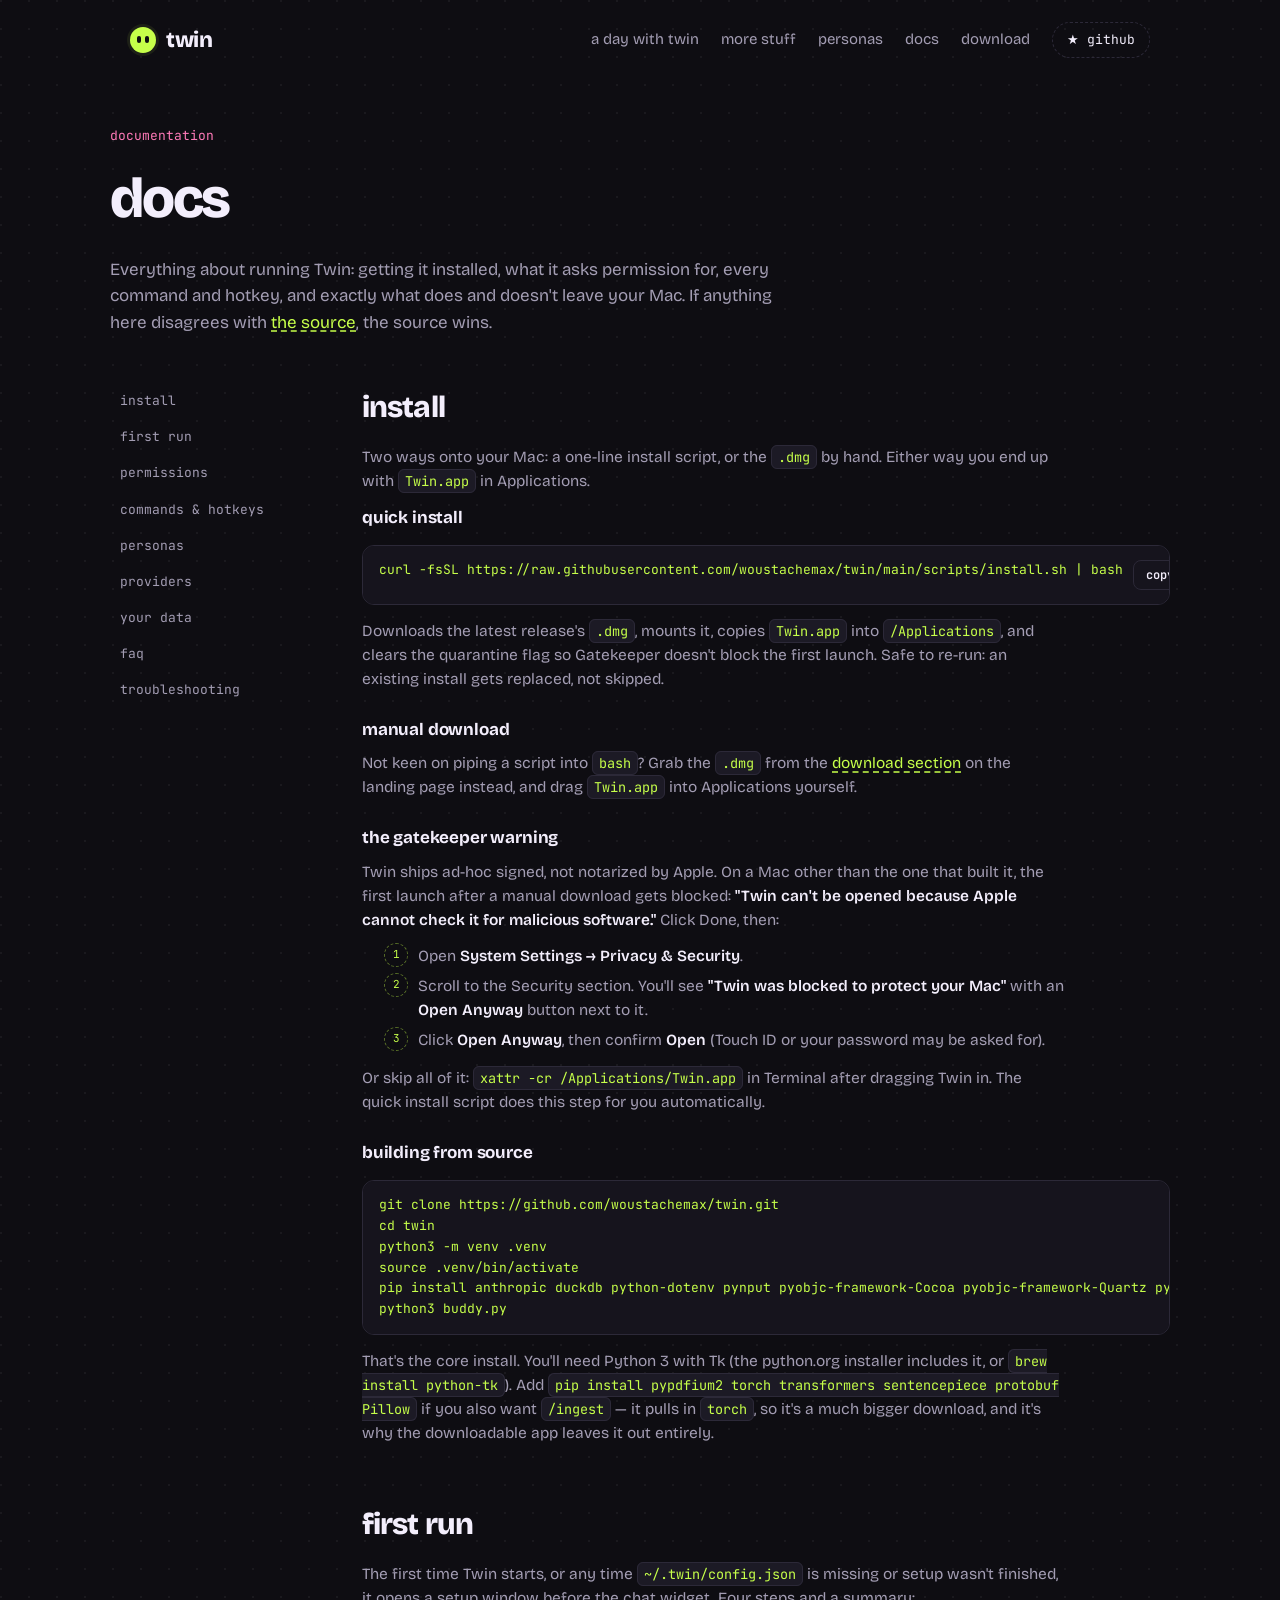
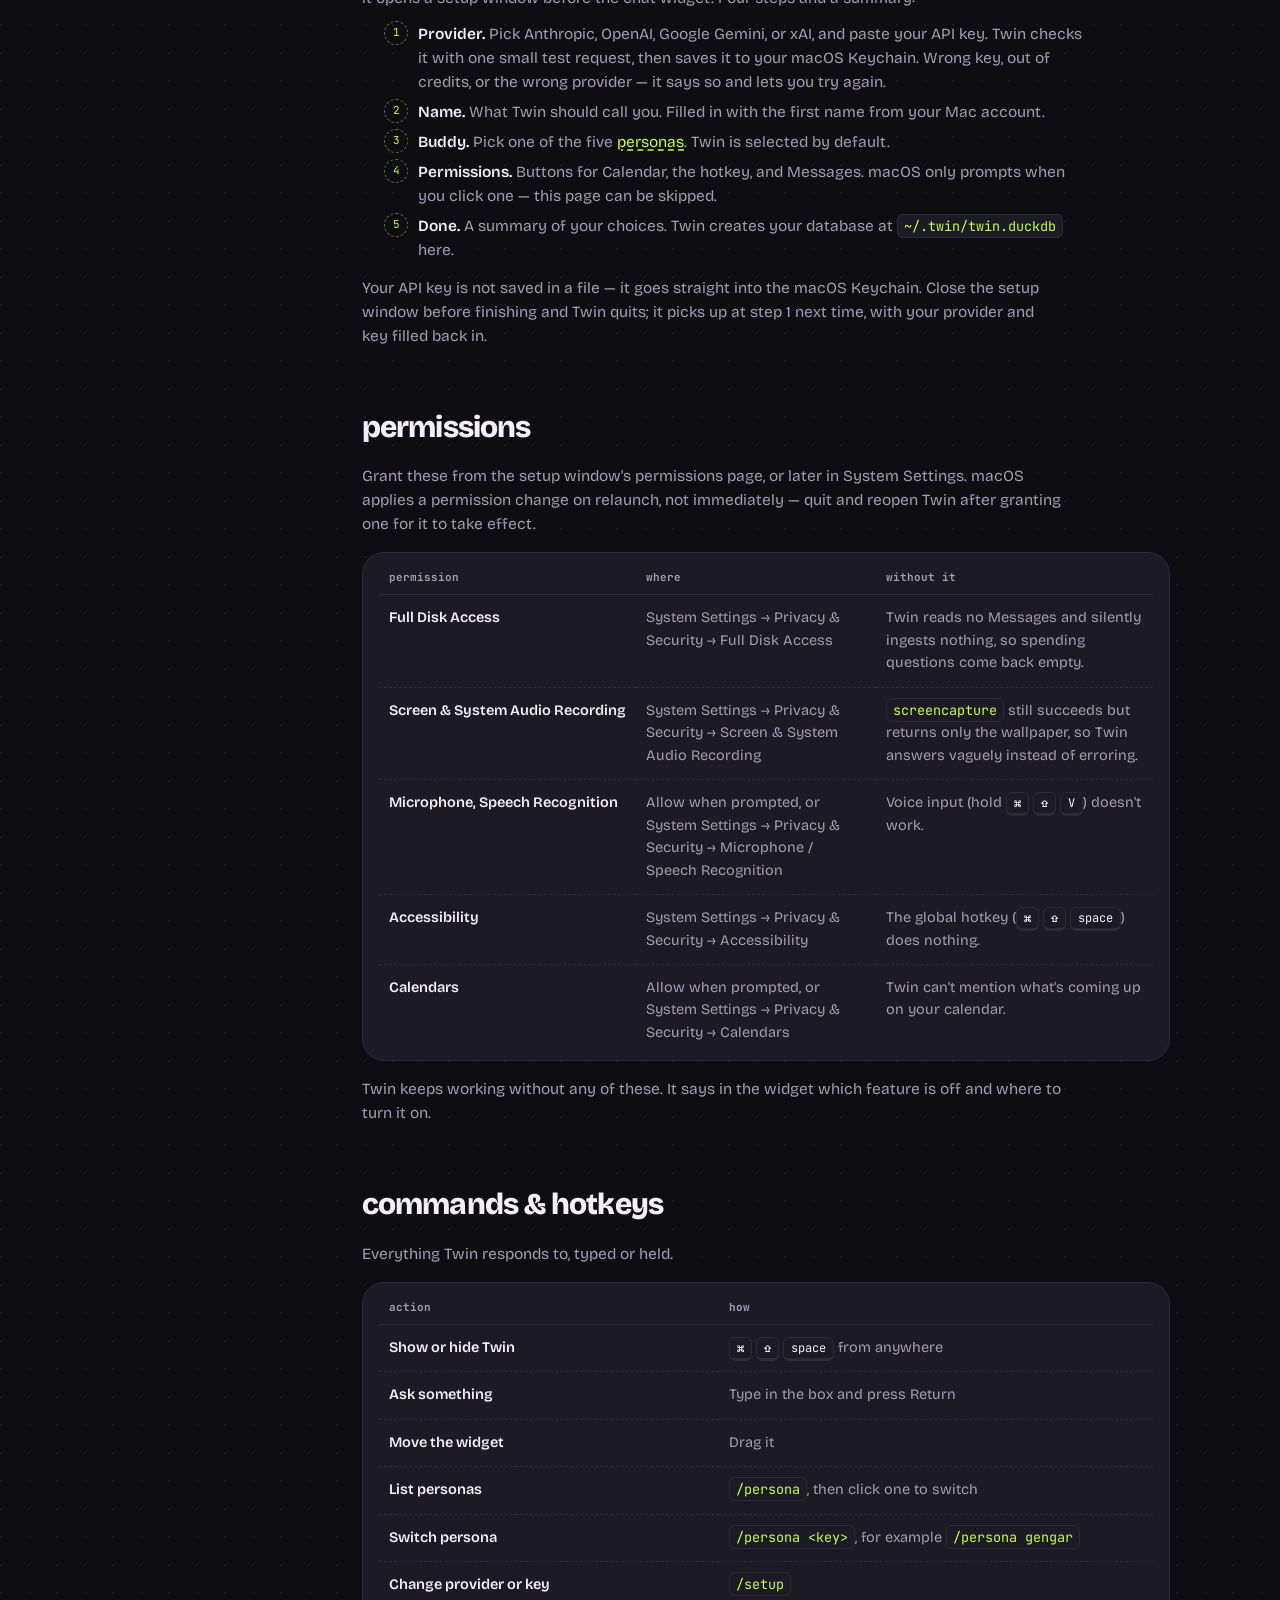
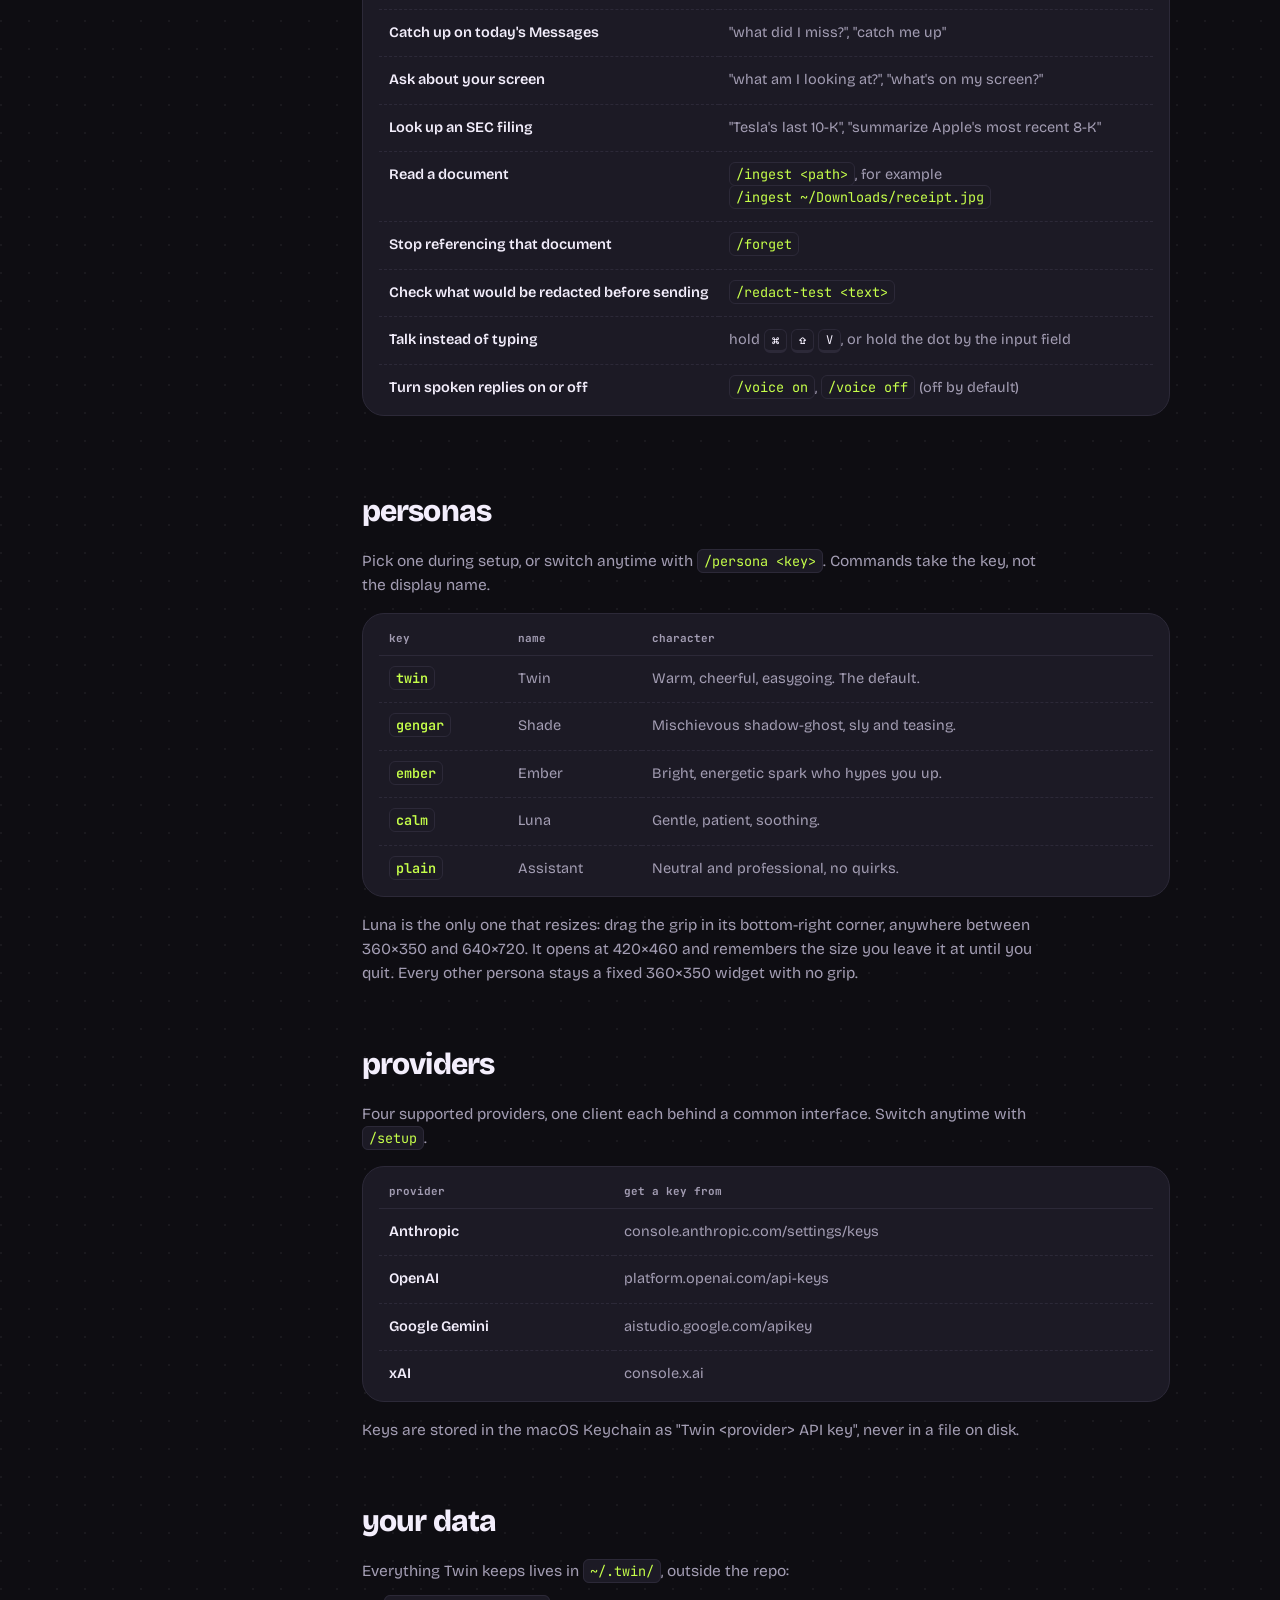
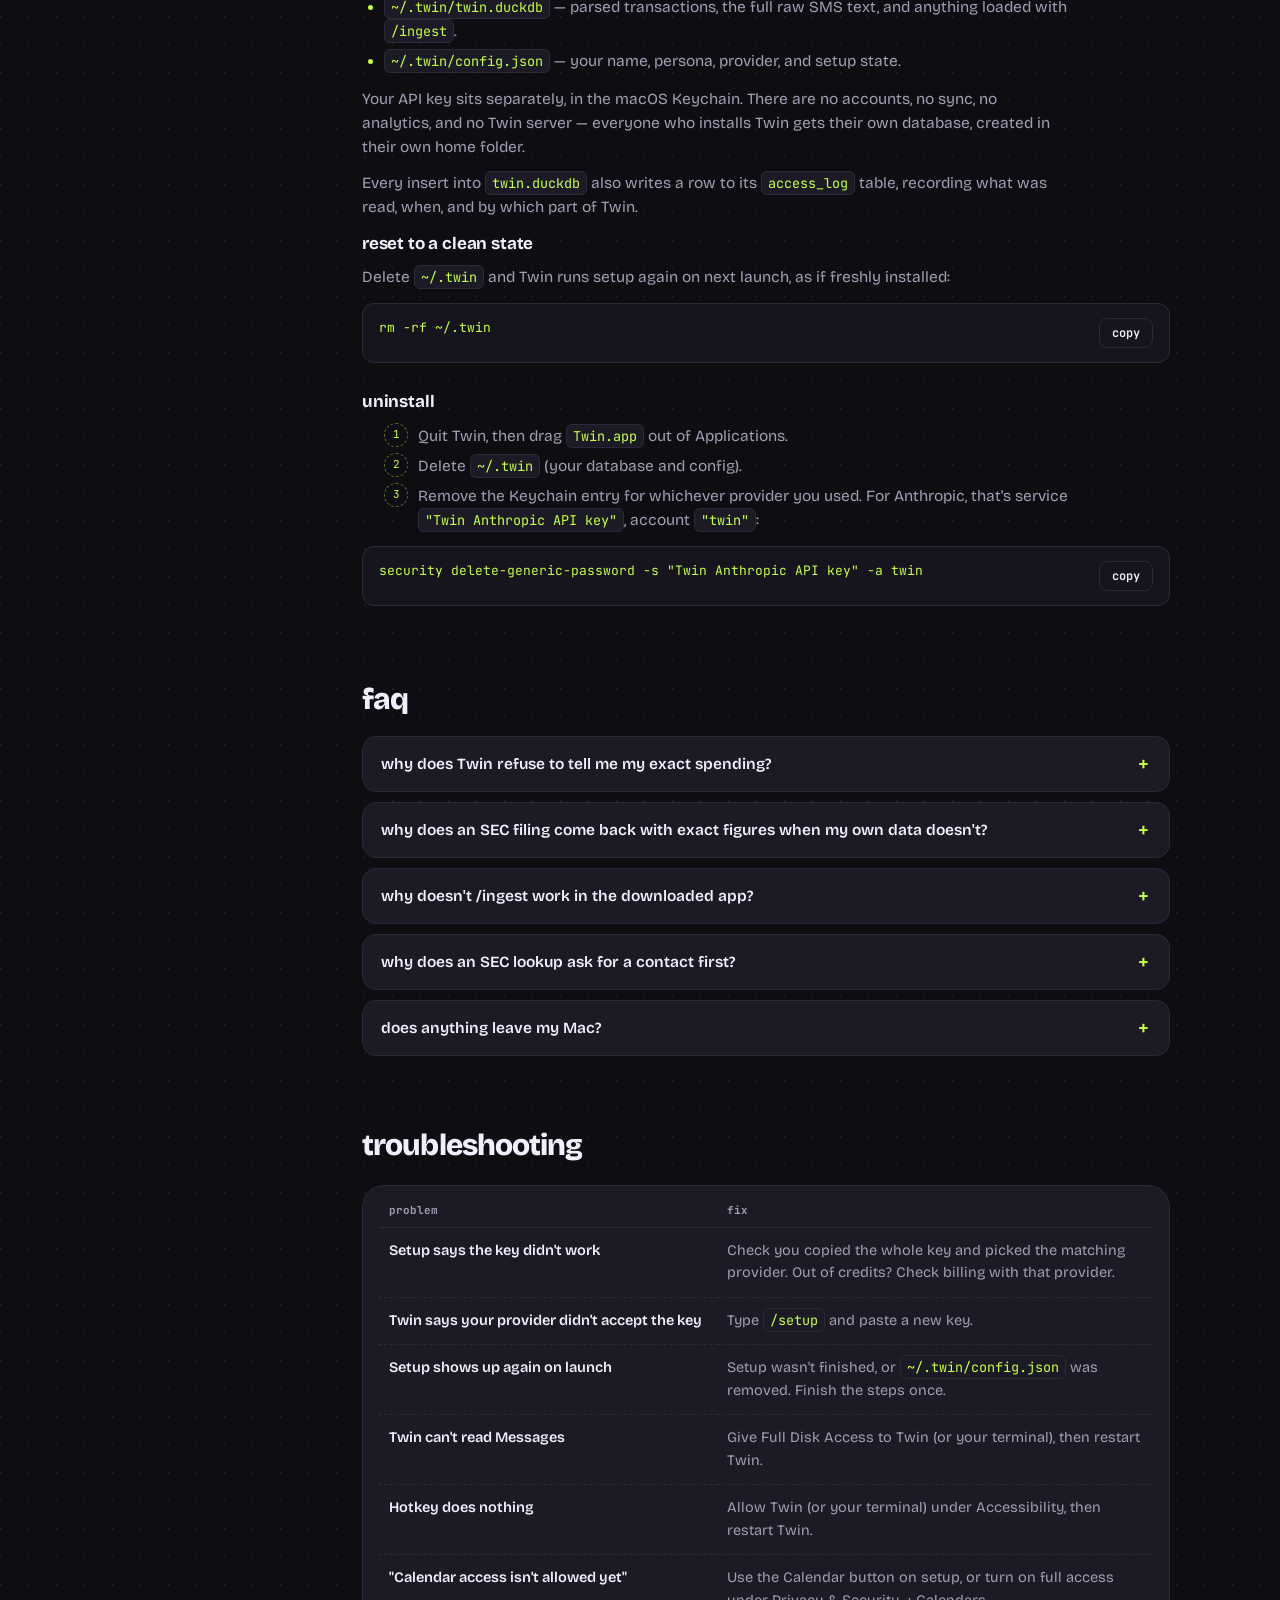
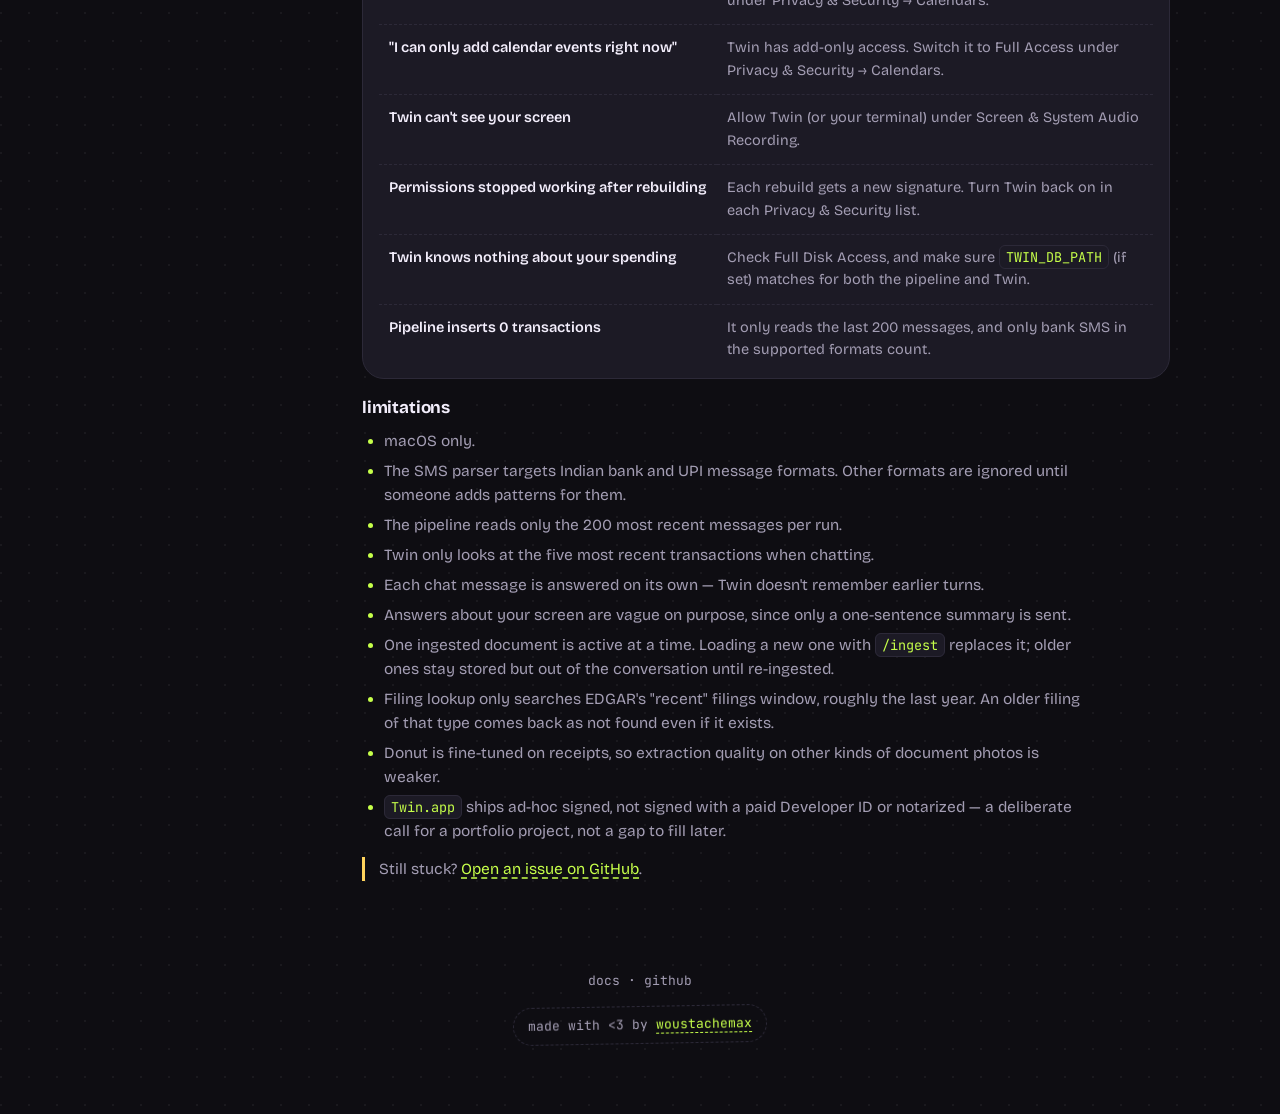
==== landing/docs/index.html @ 982f1225 "docs" ====
<!DOCTYPE html>
<html lang="en">
<head>
<meta charset="UTF-8">
<meta name="viewport" content="width=device-width, initial-scale=1">
<title>docs · Twin</title>
<meta name="description" content="How to install Twin, what it asks permission for, every command and hotkey, and exactly what does and doesn't leave your Mac.">
<link id="favicon" rel="icon" type="image/svg+xml" href="data:image/svg+xml,%3Csvg xmlns='http://www.w3.org/2000/svg' viewBox='0 0 64 64'%3E%3Cellipse cx='32' cy='33' rx='29' ry='27' fill='%23c6ff4a'/%3E%3Crect x='20' y='20' width='7' height='13' rx='3.5' fill='%23111'/%3E%3Crect x='37' y='20' width='7' height='13' rx='3.5' fill='%23111'/%3E%3Cellipse cx='15' cy='38' rx='5' ry='3' fill='%23ff7ab8'/%3E%3Cellipse cx='49' cy='38' rx='5' ry='3' fill='%23ff7ab8'/%3E%3Cpath d='M27 39 Q32 45 37 39' fill='none' stroke='%23111' stroke-width='3' stroke-linecap='round'/%3E%3C/svg%3E">
<link rel="preconnect" href="https://fonts.googleapis.com">
<link rel="preconnect" href="https://fonts.gstatic.com" crossorigin>
<link href="https://fonts.googleapis.com/css2?family=Bricolage+Grotesque:opsz,wght@12..96,400;12..96,600;12..96,800&family=JetBrains+Mono:wght@400;600&display=swap" rel="stylesheet">
<link rel="stylesheet" href="../shared.css">
<style>
* { box-sizing: border-box; margin: 0; padding: 0; }
* { scrollbar-width: none; -ms-overflow-style: none; }
*::-webkit-scrollbar { display: none; }

html { scroll-behavior: smooth; }

body {
  background: var(--bg);
  color: var(--text);
  font-family: var(--sans);
  font-size: 17px;
  line-height: 1.55;
  -webkit-font-smoothing: antialiased;
  overflow-x: hidden;
  background-image: radial-gradient(circle at 1px 1px, #ffffff0d 1px, transparent 0);
  background-size: 28px 28px;
}

a { color: inherit; }

kbd {
  font-family: var(--mono);
  font-size: 12px;
  background: var(--card);
  border: 1px solid var(--line);
  border-bottom-width: 3px;
  border-radius: 6px;
  padding: 2px 7px;
  color: var(--text);
}

.eyebrow {
  font-family: var(--mono);
  font-size: 13px;
  color: var(--pink);
  text-transform: lowercase;
  margin-bottom: 10px;
}

.doc-hero { padding: 46px 0 8px; }
.doc-hero h1 { font-size: clamp(36px, 6vw, 56px); letter-spacing: -0.04em; font-weight: 800; margin-bottom: 14px; }
.doc-intro { color: var(--muted); font-size: 17px; max-width: 62ch; }
.doc-intro a { color: var(--lime); text-decoration: underline; text-decoration-style: dashed; text-underline-offset: 3px; }
.doc-intro a:hover { color: var(--pink); }

.doc-layout {
  display: grid;
  grid-template-columns: 200px minmax(0, 1fr);
  gap: 52px;
  align-items: start;
  padding: 40px 0 20px;
}

.toc-wrap { position: sticky; top: 24px; min-width: 0; }
.doc-content { min-width: 0; }

.toc-toggle { display: none; }

.toc {
  display: flex;
  flex-direction: column;
  gap: 2px;
  font-family: var(--mono);
  font-size: 13px;
}

.toc a {
  color: var(--muted);
  text-decoration: none;
  padding: 7px 10px;
  border-radius: 8px;
  transition: color 0.15s ease, background-color 0.15s ease;
}

.toc a:hover { color: var(--text); }
.toc a.active { color: var(--lime); background: #c6ff4a14; }

.doc-content section { padding: 0 0 56px; }
.doc-content section:last-child { padding-bottom: 20px; }

.doc-content h2 {
  font-size: clamp(24px, 3vw, 30px);
  letter-spacing: -0.03em;
  font-weight: 800;
  margin-bottom: 14px;
  scroll-margin-top: 24px;
}

.doc-content h3 {
  font-size: 17px;
  letter-spacing: -0.01em;
  font-weight: 700;
  margin: 26px 0 8px;
}

.doc-content h3:first-of-type { margin-top: 6px; }

.doc-content p { color: var(--muted); font-size: 15.5px; max-width: 70ch; margin-bottom: 12px; }
.doc-content p:last-child { margin-bottom: 0; }
.doc-content strong { color: var(--text); font-weight: 600; }

.doc-content a { color: var(--lime); text-decoration: underline; text-decoration-style: dashed; text-underline-offset: 3px; }
.doc-content a:hover { color: var(--pink); }

.doc-content code {
  font-family: var(--mono);
  font-size: 13.5px;
  background: var(--card);
  border: 1px solid var(--line);
  padding: 2px 6px;
  border-radius: 6px;
  color: var(--lime);
}

.doc-content ul, .doc-content ol {
  color: var(--muted);
  font-size: 15.5px;
  max-width: 70ch;
  margin: 4px 0 14px 22px;
}

.doc-content li { margin-bottom: 6px; }
.doc-content li::marker { color: var(--lime); }

.cmd-row {
  display: flex;
  align-items: flex-start;
  gap: 10px;
  background: var(--bg-2);
  border: 1px solid var(--line);
  border-radius: 12px;
  padding: 14px 16px;
  margin: 14px 0;
  overflow-x: auto;
}

.cmd-row code, .cmd-row pre {
  font-family: var(--mono);
  font-size: 13px;
  color: var(--lime);
  background: none;
  border: none;
  padding: 0;
  white-space: pre;
  flex: 1;
  line-height: 1.6;
}

.copy-btn {
  flex: none;
  font-family: var(--mono);
  font-size: 12px;
  font-weight: 600;
  color: var(--text);
  background: transparent;
  border: 1px solid var(--line);
  border-radius: 8px;
  padding: 6px 12px;
  cursor: pointer;
  transition: border-color 0.15s ease, color 0.15s ease;
}

.copy-btn:hover, .copy-btn.copied { border-color: var(--lime); color: var(--lime); }

.table-wrap {
  overflow-x: auto;
  background: var(--card);
  border: 1px solid var(--line);
  border-radius: var(--radius);
  padding: 4px 16px;
  margin: 16px 0;
}

table { width: 100%; border-collapse: collapse; font-size: 14.5px; }

th {
  text-align: left;
  color: var(--muted);
  font-family: var(--mono);
  font-size: 11px;
  text-transform: lowercase;
  padding: 12px 10px 8px;
  border-bottom: 1px solid var(--line);
}

td { padding: 12px 10px; border-bottom: 1px dashed var(--line); color: var(--muted); vertical-align: top; }
tr:last-child td { border-bottom: none; }
td:first-child { color: var(--text); font-weight: 600; white-space: nowrap; }
td code { white-space: nowrap; }

@media (max-width: 640px) {
  .table-wrap { padding: 2px 16px; }

  .table-wrap table, .table-wrap tbody, .table-wrap tr, .table-wrap td { display: block; width: auto; }
  .table-wrap thead { display: none; }

  .table-wrap tr { padding: 18px 0; border-bottom: 1px dashed var(--line); }
  .table-wrap tr:last-child { border-bottom: none; }

  .table-wrap td {
    padding: 0;
    border-bottom: none;
    white-space: normal !important;
    font-size: 15px;
    line-height: 1.5;
  }

  .table-wrap td:first-child { font-size: 16px; margin-bottom: 10px; }
  .table-wrap td:not(:first-child) { margin-top: 12px; }

  .table-wrap td[data-label]:not(:first-child)::before {
    content: attr(data-label);
    display: block;
    font-family: var(--mono);
    font-size: 10.5px;
    text-transform: lowercase;
    color: var(--pink);
    opacity: 0.8;
    margin-bottom: 4px;
  }
}

.doc-steps { counter-reset: doc-step; list-style: none; margin-left: 0; }

.doc-steps li {
  counter-increment: doc-step;
  position: relative;
  padding-left: 34px;
}

.doc-steps li::before {
  content: counter(doc-step);
  position: absolute;
  left: 0;
  top: -1px;
  width: 22px;
  height: 22px;
  border-radius: 50%;
  border: 1.5px dashed #c6ff4a66;
  color: var(--lime);
  font-family: var(--mono);
  font-size: 11px;
  display: flex;
  align-items: center;
  justify-content: center;
}

.faq-list { margin-top: 6px; }

.faq-item {
  background: var(--card);
  border: 1px solid var(--line);
  border-radius: 14px;
  padding: 0 18px;
  margin-bottom: 10px;
}

.faq-item summary {
  cursor: pointer;
  padding: 15px 26px 15px 0;
  font-weight: 600;
  color: var(--text);
  font-size: 15.5px;
  list-style: none;
  position: relative;
}

.faq-item summary::-webkit-details-marker { display: none; }

.faq-item summary::after {
  content: "+";
  position: absolute;
  right: 2px;
  top: 13px;
  color: var(--lime);
  font-family: var(--mono);
  font-size: 18px;
}

.faq-item[open] summary::after { content: "\2013"; }
.faq-item[open] summary { border-bottom: 1px dashed var(--line); }
.faq-item p { padding: 14px 0 16px; margin: 0; }

.still-stuck {
  margin-top: 8px;
  border-left: 3px solid var(--sun);
  padding-left: 14px;
  color: var(--muted);
  font-size: 15.5px;
}

@media (max-width: 820px) {
  .doc-layout { grid-template-columns: minmax(0, 1fr); padding: 26px 0 10px; gap: 0; }

  .toc-wrap { position: static; margin-bottom: 22px; }

  .toc-toggle {
    display: flex;
    width: 100%;
    justify-content: space-between;
    align-items: center;
    font-family: var(--mono);
    font-size: 14px;
    font-weight: 600;
    color: var(--text);
    background: var(--card);
    border: 1px solid var(--line);
    border-radius: 14px;
    padding: 13px 16px;
    cursor: pointer;
  }

  .toc {
    display: none;
    background: var(--card);
    border: 1px solid var(--line);
    border-top: none;
    border-radius: 0 0 14px 14px;
    padding: 8px;
    margin-top: -1px;
  }

  .toc.open { display: flex; }

  .doc-hero { padding: 32px 0 4px; }
  .doc-content h2 { margin-top: 4px; }
  .doc-content section { padding: 0 0 44px; }
  .doc-content p, .doc-content ul, .doc-content ol { font-size: 16px; line-height: 1.65; }
  .cmd-row pre { white-space: pre-wrap; word-break: break-word; }
}

@media (prefers-reduced-motion: reduce) {
  html { scroll-behavior: auto; }
}
</style>
</head>
<body>

<div class="wrap">
  <nav>
    <a href="/" class="logo"><span class="logo-dot"></span>twin</a>
    <div class="nav-links">
      <a href="/#day">a day with twin</a>
      <a href="/#features">more stuff</a>
      <a href="/#personas">personas</a>
      <a href="/docs">docs</a>
      <a href="/#get">download</a>
      <a class="gh-btn" href="https://github.com/woustachemax/twin">★ github</a>
    </div>
  </nav>
</div>

<div class="wrap doc-hero">
  <p class="eyebrow">documentation</p>
  <h1>docs</h1>
  <p class="doc-intro">Everything about running Twin: getting it installed, what it asks permission for, every command and hotkey, and exactly what does and doesn't leave your Mac. If anything here disagrees with <a href="https://github.com/woustachemax/twin">the source</a>, the source wins.</p>
</div>

<div class="wrap doc-layout">
  <aside class="toc-wrap">
    <button type="button" class="toc-toggle" id="toc-toggle" aria-expanded="false" aria-controls="toc-nav">contents ▾</button>
    <div class="toc" id="toc-nav" role="navigation" aria-label="table of contents">
      <a href="#install">install</a>
      <a href="#first-run">first run</a>
      <a href="#permissions">permissions</a>
      <a href="#commands">commands &amp; hotkeys</a>
      <a href="#personas">personas</a>
      <a href="#providers">providers</a>
      <a href="#your-data">your data</a>
      <a href="#faq">faq</a>
      <a href="#troubleshooting">troubleshooting</a>
    </div>
  </aside>

  <main class="doc-content">

    <section id="install">
      <h2>install</h2>
      <p>Two ways onto your Mac: a one-line install script, or the <code>.dmg</code> by hand. Either way you end up with <code>Twin.app</code> in Applications.</p>

      <h3>quick install</h3>
      <div class="cmd-row">
        <code id="cmd-quick">curl -fsSL https://raw.githubusercontent.com/woustachemax/twin/main/scripts/install.sh | bash</code>
        <button type="button" class="copy-btn" data-copy-target="cmd-quick">copy</button>
      </div>
      <p>Downloads the latest release's <code>.dmg</code>, mounts it, copies <code>Twin.app</code> into <code>/Applications</code>, and clears the quarantine flag so Gatekeeper doesn't block the first launch. Safe to re-run: an existing install gets replaced, not skipped.</p>

      <h3>manual download</h3>
      <p>Not keen on piping a script into <code>bash</code>? Grab the <code>.dmg</code> from the <a href="/#get">download section</a> on the landing page instead, and drag <code>Twin.app</code> into Applications yourself.</p>

      <h3>the gatekeeper warning</h3>
      <p>Twin ships ad-hoc signed, not notarized by Apple. On a Mac other than the one that built it, the first launch after a manual download gets blocked: <strong>"Twin can't be opened because Apple cannot check it for malicious software."</strong> Click Done, then:</p>
      <ol class="doc-steps">
        <li>Open <strong>System Settings → Privacy &amp; Security</strong>.</li>
        <li>Scroll to the Security section. You'll see <strong>"Twin was blocked to protect your Mac"</strong> with an <strong>Open Anyway</strong> button next to it.</li>
        <li>Click <strong>Open Anyway</strong>, then confirm <strong>Open</strong> (Touch ID or your password may be asked for).</li>
      </ol>
      <p>Or skip all of it: <code>xattr -cr /Applications/Twin.app</code> in Terminal after dragging Twin in. The quick install script does this step for you automatically.</p>

      <h3>building from source</h3>
      <div class="cmd-row">
        <pre id="cmd-source">git clone https://github.com/woustachemax/twin.git
cd twin
python3 -m venv .venv
source .venv/bin/activate
pip install anthropic duckdb python-dotenv pynput pyobjc-framework-Cocoa pyobjc-framework-Quartz pyobjc-framework-Vision pyobjc-framework-EventKit pyobjc-framework-Speech pyobjc-framework-AVFoundation
python3 buddy.py</pre>
        <button type="button" class="copy-btn" data-copy-target="cmd-source">copy</button>
      </div>
      <p>That's the core install. You'll need Python 3 with Tk (the python.org installer includes it, or <code>brew install python-tk</code>). Add <code>pip install pypdfium2 torch transformers sentencepiece protobuf Pillow</code> if you also want <code>/ingest</code> — it pulls in <code>torch</code>, so it's a much bigger download, and it's why the downloadable app leaves it out entirely.</p>
    </section>

    <section id="first-run">
      <h2>first run</h2>
      <p>The first time Twin starts, or any time <code>~/.twin/config.json</code> is missing or setup wasn't finished, it opens a setup window before the chat widget. Four steps and a summary:</p>
      <ol class="doc-steps">
        <li><strong>Provider.</strong> Pick Anthropic, OpenAI, Google Gemini, or xAI, and paste your API key. Twin checks it with one small test request, then saves it to your macOS Keychain. Wrong key, out of credits, or the wrong provider — it says so and lets you try again.</li>
        <li><strong>Name.</strong> What Twin should call you. Filled in with the first name from your Mac account.</li>
        <li><strong>Buddy.</strong> Pick one of the five <a href="#personas">personas</a>. Twin is selected by default.</li>
        <li><strong>Permissions.</strong> Buttons for Calendar, the hotkey, and Messages. macOS only prompts when you click one — this page can be skipped.</li>
        <li><strong>Done.</strong> A summary of your choices. Twin creates your database at <code>~/.twin/twin.duckdb</code> here.</li>
      </ol>
      <p>Your API key is not saved in a file — it goes straight into the macOS Keychain. Close the setup window before finishing and Twin quits; it picks up at step 1 next time, with your provider and key filled back in.</p>
    </section>

    <section id="permissions">
      <h2>permissions</h2>
      <p>Grant these from the setup window's permissions page, or later in System Settings. macOS applies a permission change on relaunch, not immediately — quit and reopen Twin after granting one for it to take effect.</p>
      <div class="table-wrap">
        <table>
          <thead>
            <tr><th>permission</th><th>where</th><th>without it</th></tr>
          </thead>
          <tbody>
            <tr>
              <td>Full Disk Access</td>
              <td>System Settings → Privacy &amp; Security → Full Disk Access</td>
              <td>Twin reads no Messages and silently ingests nothing, so spending questions come back empty.</td>
            </tr>
            <tr>
              <td>Screen &amp; System Audio Recording</td>
              <td>System Settings → Privacy &amp; Security → Screen &amp; System Audio Recording</td>
              <td><code>screencapture</code> still succeeds but returns only the wallpaper, so Twin answers vaguely instead of erroring.</td>
            </tr>
            <tr>
              <td>Microphone, Speech Recognition</td>
              <td>Allow when prompted, or System Settings → Privacy &amp; Security → Microphone / Speech Recognition</td>
              <td>Voice input (hold <kbd>⌘</kbd> <kbd>⇧</kbd> <kbd>V</kbd>) doesn't work.</td>
            </tr>
            <tr>
              <td>Accessibility</td>
              <td>System Settings → Privacy &amp; Security → Accessibility</td>
              <td>The global hotkey (<kbd>⌘</kbd> <kbd>⇧</kbd> <kbd>space</kbd>) does nothing.</td>
            </tr>
            <tr>
              <td>Calendars</td>
              <td>Allow when prompted, or System Settings → Privacy &amp; Security → Calendars</td>
              <td>Twin can't mention what's coming up on your calendar.</td>
            </tr>
          </tbody>
        </table>
      </div>
      <p>Twin keeps working without any of these. It says in the widget which feature is off and where to turn it on.</p>
    </section>

    <section id="commands">
      <h2>commands &amp; hotkeys</h2>
      <p>Everything Twin responds to, typed or held.</p>
      <div class="table-wrap">
        <table>
          <thead><tr><th>action</th><th>how</th></tr></thead>
          <tbody>
            <tr><td>Show or hide Twin</td><td><kbd>⌘</kbd> <kbd>⇧</kbd> <kbd>space</kbd> from anywhere</td></tr>
            <tr><td>Ask something</td><td>Type in the box and press Return</td></tr>
            <tr><td>Move the widget</td><td>Drag it</td></tr>
            <tr><td>List personas</td><td><code>/persona</code>, then click one to switch</td></tr>
            <tr><td>Switch persona</td><td><code>/persona &lt;key&gt;</code>, for example <code>/persona gengar</code></td></tr>
            <tr><td>Change provider or key</td><td><code>/setup</code></td></tr>
            <tr><td>Catch up on today's Messages</td><td>"what did I miss?", "catch me up"</td></tr>
            <tr><td>Ask about your screen</td><td>"what am I looking at?", "what's on my screen?"</td></tr>
            <tr><td>Look up an SEC filing</td><td>"Tesla's last 10-K", "summarize Apple's most recent 8-K"</td></tr>
            <tr><td>Read a document</td><td><code>/ingest &lt;path&gt;</code>, for example <code>/ingest ~/Downloads/receipt.jpg</code></td></tr>
            <tr><td>Stop referencing that document</td><td><code>/forget</code></td></tr>
            <tr><td>Check what would be redacted before sending</td><td><code>/redact-test &lt;text&gt;</code></td></tr>
            <tr><td>Talk instead of typing</td><td>hold <kbd>⌘</kbd> <kbd>⇧</kbd> <kbd>V</kbd>, or hold the dot by the input field</td></tr>
            <tr><td>Turn spoken replies on or off</td><td><code>/voice on</code>, <code>/voice off</code> (off by default)</td></tr>
          </tbody>
        </table>
      </div>
    </section>

    <section id="personas">
      <h2>personas</h2>
      <p>Pick one during setup, or switch anytime with <code>/persona &lt;key&gt;</code>. Commands take the key, not the display name.</p>
      <div class="table-wrap">
        <table>
          <thead><tr><th>key</th><th>name</th><th>character</th></tr></thead>
          <tbody>
            <tr><td><code>twin</code></td><td>Twin</td><td>Warm, cheerful, easygoing. The default.</td></tr>
            <tr><td><code>gengar</code></td><td>Shade</td><td>Mischievous shadow-ghost, sly and teasing.</td></tr>
            <tr><td><code>ember</code></td><td>Ember</td><td>Bright, energetic spark who hypes you up.</td></tr>
            <tr><td><code>calm</code></td><td>Luna</td><td>Gentle, patient, soothing.</td></tr>
            <tr><td><code>plain</code></td><td>Assistant</td><td>Neutral and professional, no quirks.</td></tr>
          </tbody>
        </table>
      </div>
      <p>Luna is the only one that resizes: drag the grip in its bottom-right corner, anywhere between 360×350 and 640×720. It opens at 420×460 and remembers the size you leave it at until you quit. Every other persona stays a fixed 360×350 widget with no grip.</p>
    </section>

    <section id="providers">
      <h2>providers</h2>
      <p>Four supported providers, one client each behind a common interface. Switch anytime with <code>/setup</code>.</p>
      <div class="table-wrap">
        <table>
          <thead><tr><th>provider</th><th>get a key from</th></tr></thead>
          <tbody>
            <tr><td>Anthropic</td><td>console.anthropic.com/settings/keys</td></tr>
            <tr><td>OpenAI</td><td>platform.openai.com/api-keys</td></tr>
            <tr><td>Google Gemini</td><td>aistudio.google.com/apikey</td></tr>
            <tr><td>xAI</td><td>console.x.ai</td></tr>
          </tbody>
        </table>
      </div>
      <p>Keys are stored in the macOS Keychain as "Twin &lt;provider&gt; API key", never in a file on disk.</p>
    </section>

    <section id="your-data">
      <h2>your data</h2>
      <p>Everything Twin keeps lives in <code>~/.twin/</code>, outside the repo:</p>
      <ul>
        <li><code>~/.twin/twin.duckdb</code> — parsed transactions, the full raw SMS text, and anything loaded with <code>/ingest</code>.</li>
        <li><code>~/.twin/config.json</code> — your name, persona, provider, and setup state.</li>
      </ul>
      <p>Your API key sits separately, in the macOS Keychain. There are no accounts, no sync, no analytics, and no Twin server — everyone who installs Twin gets their own database, created in their own home folder.</p>
      <p>Every insert into <code>twin.duckdb</code> also writes a row to its <code>access_log</code> table, recording what was read, when, and by which part of Twin.</p>

      <h3>reset to a clean state</h3>
      <p>Delete <code>~/.twin</code> and Twin runs setup again on next launch, as if freshly installed:</p>
      <div class="cmd-row">
        <code id="cmd-reset">rm -rf ~/.twin</code>
        <button type="button" class="copy-btn" data-copy-target="cmd-reset">copy</button>
      </div>

      <h3>uninstall</h3>
      <ol class="doc-steps">
        <li>Quit Twin, then drag <code>Twin.app</code> out of Applications.</li>
        <li>Delete <code>~/.twin</code> (your database and config).</li>
        <li>Remove the Keychain entry for whichever provider you used. For Anthropic, that's service <code>"Twin Anthropic API key"</code>, account <code>"twin"</code>:</li>
      </ol>
      <div class="cmd-row">
        <code id="cmd-keychain">security delete-generic-password -s "Twin Anthropic API key" -a twin</code>
        <button type="button" class="copy-btn" data-copy-target="cmd-keychain">copy</button>
      </div>
    </section>

    <section id="faq">
      <h2>faq</h2>
      <div class="faq-list">
        <details class="faq-item">
          <summary>why does Twin refuse to tell me my exact spending?</summary>
          <p>Because the exact numbers never reach it. Before any chat request goes out, your five most recent transactions get turned into vague phrases like "spent money on food earlier this week." Amounts, balances, account numbers, and raw SMS text are stripped before they leave your Mac, not after.</p>
        </details>
        <details class="faq-item">
          <summary>why does an SEC filing come back with exact figures when my own data doesn't?</summary>
          <p>A filing is a public company disclosure, not personal data, so <code>scrub_system()</code> passes its excerpt through unredacted. Your Messages are yours, so they get vagued into fixed phrases first, and anything you <code>/ingest</code> gets <code>redact.py</code>'s full PII pass. Same pipeline, different rules for public disclosure versus personal data.</p>
        </details>
        <details class="faq-item">
          <summary>why doesn't /ingest work in the downloaded app?</summary>
          <p>Its dependencies — Pillow, pypdfium2, torch, transformers, sentencepiece, and protobuf — aren't bundled into the <code>.dmg</code>. Together they'd take the app from about 150 MB to nearly 1 GB for a feature most people won't use. Run Twin from source (see <a href="#install">Install</a>) to get <code>/ingest</code>; everything else works the same either way.</p>
        </details>
        <details class="faq-item">
          <summary>why does an SEC lookup ask for a contact first?</summary>
          <p>SEC EDGAR requires a contact string in the <code>User-Agent</code> header on every request, as part of its fair-access policy. Set it once with <code>/setup edgar</code> or the <code>SEC_EDGAR_CONTACT</code> environment variable, and lookups stop asking.</p>
        </details>
        <details class="faq-item">
          <summary>does anything leave my Mac?</summary>
          <p>Only what you explicitly send: your chat message, your name, today's calendar titles, and a vague transaction summary go to whichever AI provider you picked. Voice, the digest, and nudges are all built and matched on-device and never touch a provider. There's no Twin server to send anything to in the first place.</p>
        </details>
      </div>
    </section>

    <section id="troubleshooting">
      <h2>troubleshooting</h2>
      <div class="table-wrap">
        <table>
          <thead><tr><th>problem</th><th>fix</th></tr></thead>
          <tbody>
            <tr><td>Setup says the key didn't work</td><td>Check you copied the whole key and picked the matching provider. Out of credits? Check billing with that provider.</td></tr>
            <tr><td>Twin says your provider didn't accept the key</td><td>Type <code>/setup</code> and paste a new key.</td></tr>
            <tr><td>Setup shows up again on launch</td><td>Setup wasn't finished, or <code>~/.twin/config.json</code> was removed. Finish the steps once.</td></tr>
            <tr><td>Twin can't read Messages</td><td>Give Full Disk Access to Twin (or your terminal), then restart Twin.</td></tr>
            <tr><td>Hotkey does nothing</td><td>Allow Twin (or your terminal) under Accessibility, then restart Twin.</td></tr>
            <tr><td>"Calendar access isn't allowed yet"</td><td>Use the Calendar button on setup, or turn on full access under Privacy &amp; Security → Calendars.</td></tr>
            <tr><td>"I can only add calendar events right now"</td><td>Twin has add-only access. Switch it to Full Access under Privacy &amp; Security → Calendars.</td></tr>
            <tr><td>Twin can't see your screen</td><td>Allow Twin (or your terminal) under Screen &amp; System Audio Recording.</td></tr>
            <tr><td>Permissions stopped working after rebuilding</td><td>Each rebuild gets a new signature. Turn Twin back on in each Privacy &amp; Security list.</td></tr>
            <tr><td>Twin knows nothing about your spending</td><td>Check Full Disk Access, and make sure <code>TWIN_DB_PATH</code> (if set) matches for both the pipeline and Twin.</td></tr>
            <tr><td>Pipeline inserts 0 transactions</td><td>It only reads the last 200 messages, and only bank SMS in the supported formats count.</td></tr>
          </tbody>
        </table>
      </div>

      <h3>limitations</h3>
      <ul>
        <li>macOS only.</li>
        <li>The SMS parser targets Indian bank and UPI message formats. Other formats are ignored until someone adds patterns for them.</li>
        <li>The pipeline reads only the 200 most recent messages per run.</li>
        <li>Twin only looks at the five most recent transactions when chatting.</li>
        <li>Each chat message is answered on its own — Twin doesn't remember earlier turns.</li>
        <li>Answers about your screen are vague on purpose, since only a one-sentence summary is sent.</li>
        <li>One ingested document is active at a time. Loading a new one with <code>/ingest</code> replaces it; older ones stay stored but out of the conversation until re-ingested.</li>
        <li>Filing lookup only searches EDGAR's "recent" filings window, roughly the last year. An older filing of that type comes back as not found even if it exists.</li>
        <li>Donut is fine-tuned on receipts, so extraction quality on other kinds of document photos is weaker.</li>
        <li><code>Twin.app</code> ships ad-hoc signed, not signed with a paid Developer ID or notarized — a deliberate call for a portfolio project, not a gap to fill later.</li>
      </ul>

      <p class="still-stuck">Still stuck? <a href="https://github.com/woustachemax/twin/issues">Open an issue on GitHub</a>.</p>
    </section>

  </main>
</div>

<footer>
  <div class="wrap">
    <div class="footer-links"><a href="/docs">docs</a> · <a href="https://github.com/woustachemax/twin">github</a></div>
    <span class="made">made with &lt;3 by <a href="https://siddharththakkar.xyz" target="_blank" rel="noopener">woustachemax</a></span>
  </div>
</footer>

<script>
(function () {
  document.querySelectorAll(".table-wrap table").forEach(function (table) {
    var headers = Array.prototype.map.call(table.querySelectorAll("thead th"), function (th) {
      return th.textContent;
    });
    table.querySelectorAll("tbody tr").forEach(function (tr) {
      Array.prototype.forEach.call(tr.children, function (td, i) {
        if (headers[i]) td.setAttribute("data-label", headers[i]);
      });
    });
  });
})();

(function () {
  var toggle = document.getElementById("toc-toggle");
  var toc = document.getElementById("toc-nav");
  if (!toggle || !toc) return;

  toggle.addEventListener("click", function () {
    var open = toc.classList.toggle("open");
    toggle.setAttribute("aria-expanded", open ? "true" : "false");
  });

  toc.querySelectorAll("a").forEach(function (link) {
    link.addEventListener("click", function () {
      toc.classList.remove("open");
      toggle.setAttribute("aria-expanded", "false");
    });
  });
})();

(function () {
  var links = document.querySelectorAll(".toc a");
  var sections = document.querySelectorAll(".doc-content section[id]");
  if (!links.length || !sections.length || !("IntersectionObserver" in window)) return;

  var map = {};
  links.forEach(function (link) { map[link.getAttribute("href").slice(1)] = link; });

  var observer = new IntersectionObserver(function (entries) {
    entries.forEach(function (entry) {
      var link = map[entry.target.id];
      if (!link) return;
      link.classList.toggle("active", entry.isIntersecting);
    });
  }, { rootMargin: "-15% 0px -70% 0px" });

  sections.forEach(function (s) { observer.observe(s); });
})();

document.querySelectorAll("[data-copy-target]").forEach(function (btn) {
  btn.addEventListener("click", function () {
    var target = document.getElementById(btn.dataset.copyTarget);
    if (!target) return;
    var text = target.textContent;
    var original = btn.textContent;
    function done() {
      btn.textContent = "copied!";
      btn.classList.add("copied");
      setTimeout(function () {
        btn.textContent = original;
        btn.classList.remove("copied");
      }, 1800);
    }
    if (navigator.clipboard && navigator.clipboard.writeText) {
      navigator.clipboard.writeText(text).then(done, done);
    } else {
      var ta = document.createElement("textarea");
      ta.value = text;
      ta.style.position = "fixed";
      ta.style.opacity = "0";
      document.body.appendChild(ta);
      ta.select();
      try { document.execCommand("copy"); } catch (err) {}
      document.body.removeChild(ta);
      done();
    }
  });
});
</script>
</body>
</html>
---- landing/shared.css ----
/* Shared across landing/index.html and landing/docs/index.html:
   design tokens, nav, footer. Keep these two pages from drifting apart. */

:root {
  --bg: #0e0d12;
  --bg-2: #16141d;
  --card: #1c1a25;
  --line: #2c2938;
  --text: #f3eefc;
  --muted: #a39db3;
  --lime: #c6ff4a;
  --pink: #ff7ab8;
  --sky: #7ad7ff;
  --sun: #ffd35c;
  --radius: 22px;
  --mono: "JetBrains Mono", ui-monospace, SFMono-Regular, Menlo, monospace;
  --sans: "Bricolage Grotesque", ui-sans-serif, system-ui, sans-serif;
}

.wrap { max-width: 1060px; margin: 0 auto; padding: 0 20px; }

nav {
  display: flex;
  align-items: center;
  justify-content: space-between;
  padding: 22px 0;
}

.logo {
  display: flex;
  align-items: center;
  gap: 10px;
  font-weight: 800;
  font-size: 22px;
  text-decoration: none;
  letter-spacing: -0.02em;
}

.logo-dot {
  width: 26px;
  height: 26px;
  border-radius: 50%;
  background: var(--lime);
  position: relative;
  box-shadow: 0 0 0 3px #c6ff4a14;
}

.logo-dot::before, .logo-dot::after {
  content: "";
  position: absolute;
  top: 9px;
  width: 4px;
  height: 7px;
  border-radius: 3px;
  background: var(--bg);
  animation: blink 4.5s infinite;
}

.logo-dot::before { left: 7px; }
.logo-dot::after { right: 7px; }

@keyframes blink {
  0%, 92%, 100% { transform: scaleY(1); }
  95% { transform: scaleY(0.1); }
}

.nav-links { display: flex; gap: 22px; align-items: center; font-size: 15px; }
.nav-links a { text-decoration: none; color: var(--muted); transition: color 0.15s ease; }
.nav-links a:not(.gh-btn):hover { color: var(--lime); }

.gh-btn {
  border: 1.5px dashed var(--line);
  padding: 7px 14px;
  border-radius: 999px;
  color: var(--text) !important;
  font-family: var(--mono);
  font-size: 13px;
}

.gh-btn { transition: transform 0.15s ease, border-color 0.15s ease; display: inline-block; }
.gh-btn:hover { border-color: var(--lime); transform: translateY(-2px) scale(1.04); }

footer {
  padding: 50px 0 70px;
  text-align: center;
  color: var(--muted);
  font-size: 15px;
}

footer .footer-links {
  font-family: var(--mono);
  font-size: 13px;
  color: var(--muted);
  margin-bottom: 14px;
}

footer .footer-links a { text-decoration: none; color: var(--muted); transition: color 0.15s ease; }
footer .footer-links a:hover { color: var(--lime); }

footer .made a { color: var(--lime); text-decoration: none; border-bottom: 1.5px dashed var(--lime); }
footer .made a:hover { color: var(--pink); border-color: var(--pink); }

footer .made {
  display: inline-block;
  font-family: var(--mono);
  font-size: 13px;
  border: 1px dashed var(--line);
  padding: 8px 14px;
  border-radius: 999px;
  transform: rotate(-1deg);
}

@media (max-width: 820px) {
  .nav-links a:not(.gh-btn) { display: none; }
}
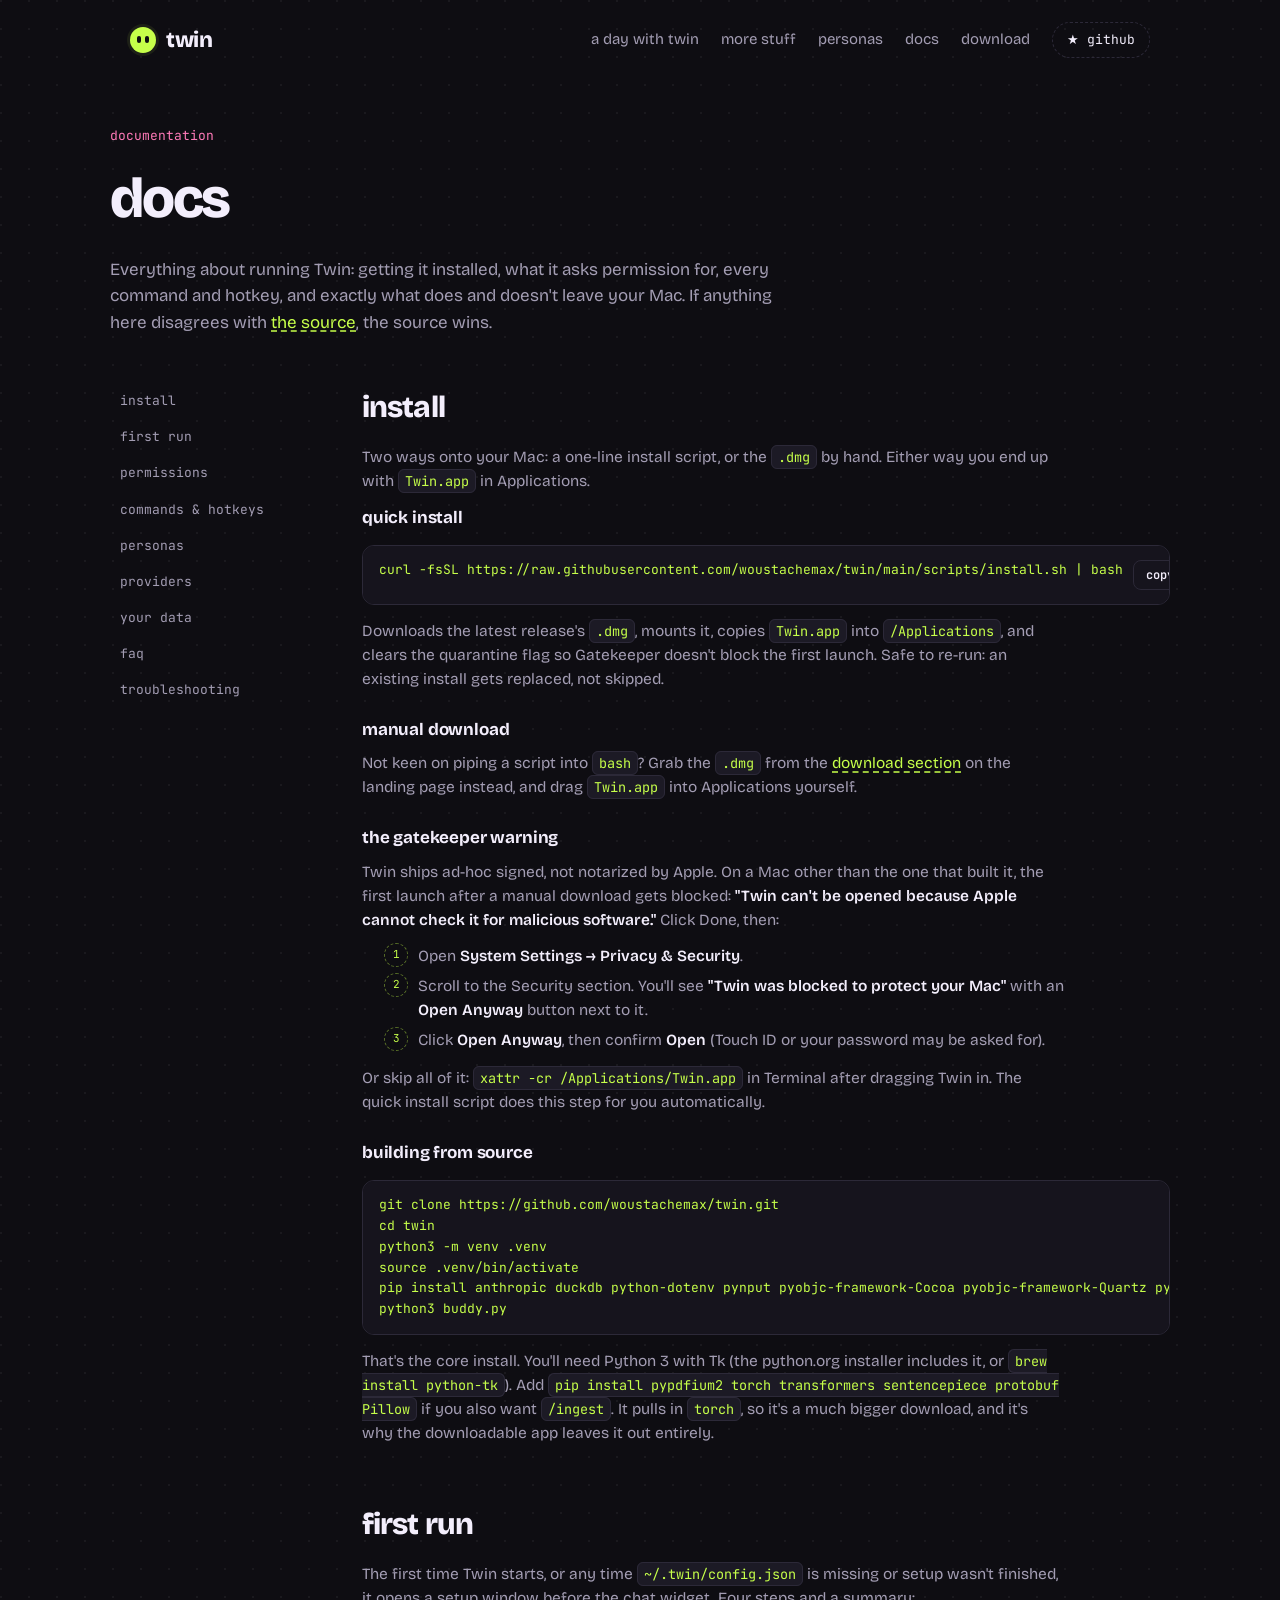
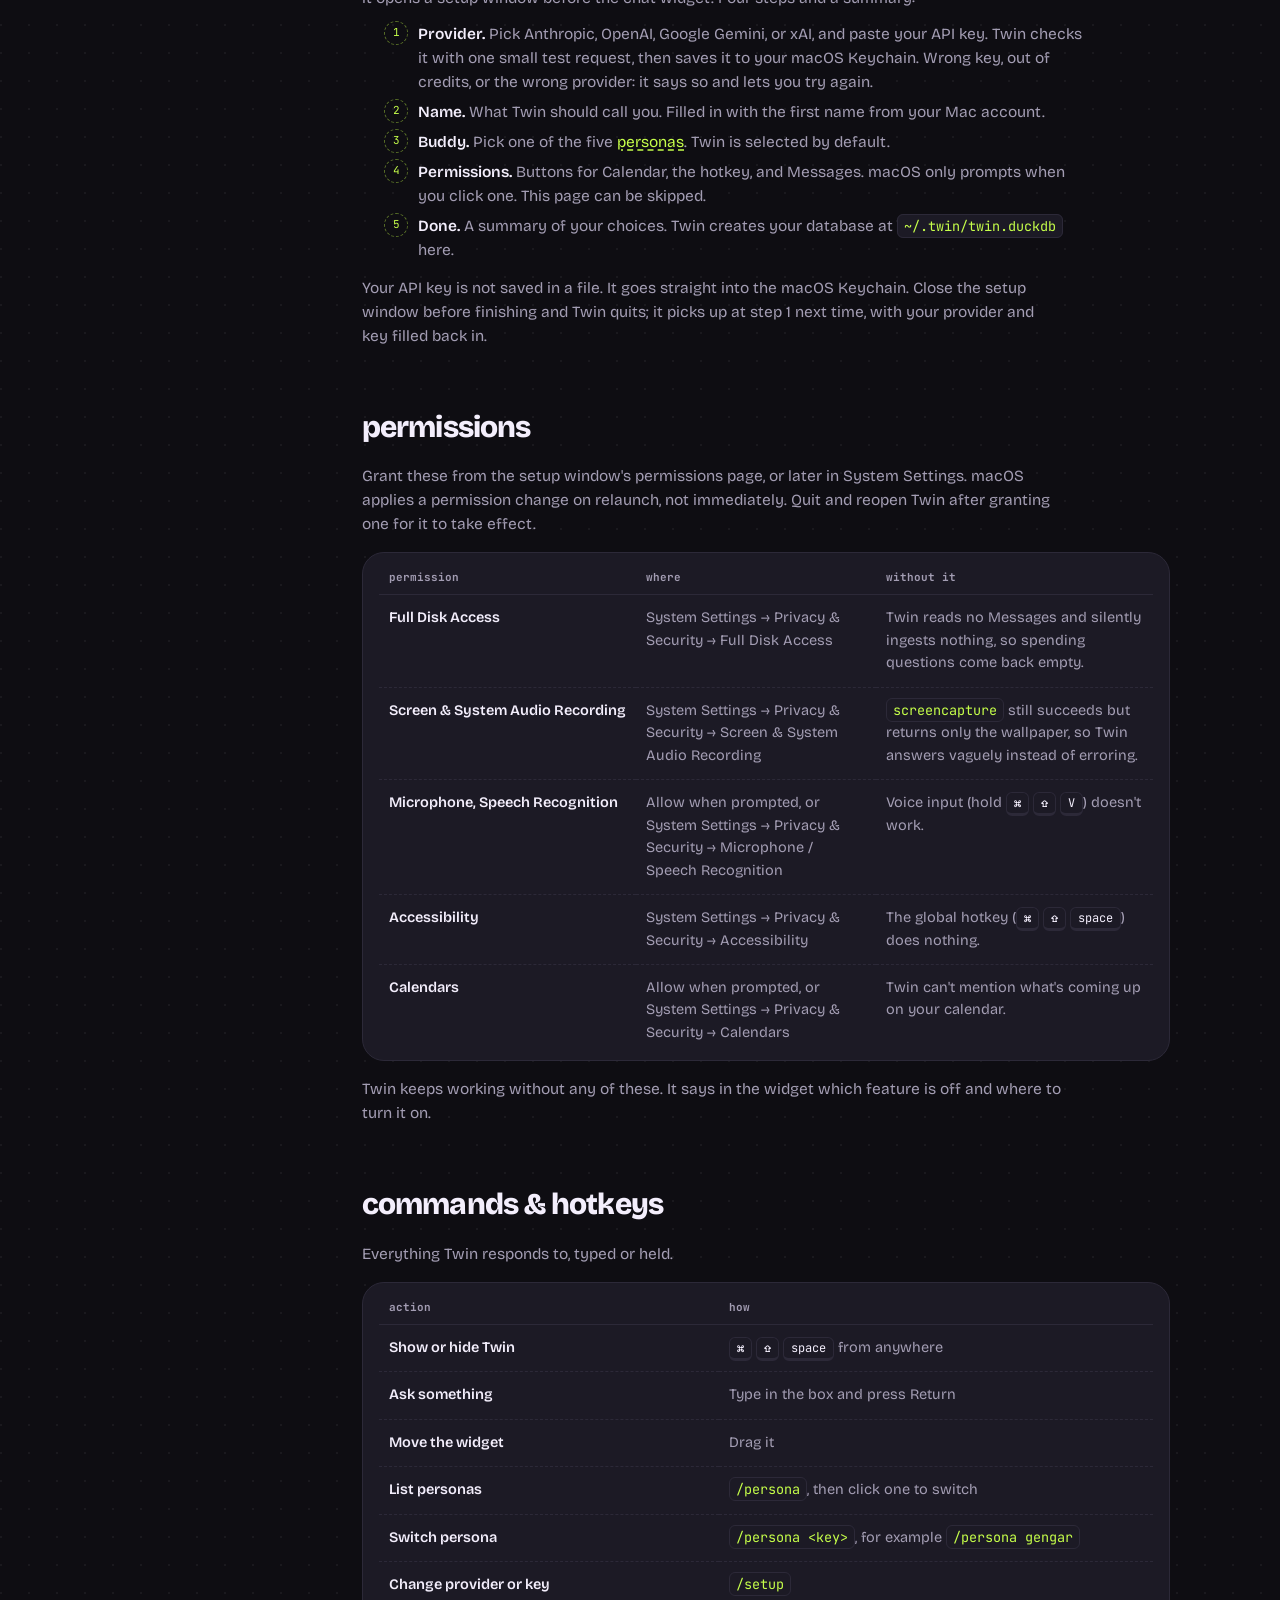
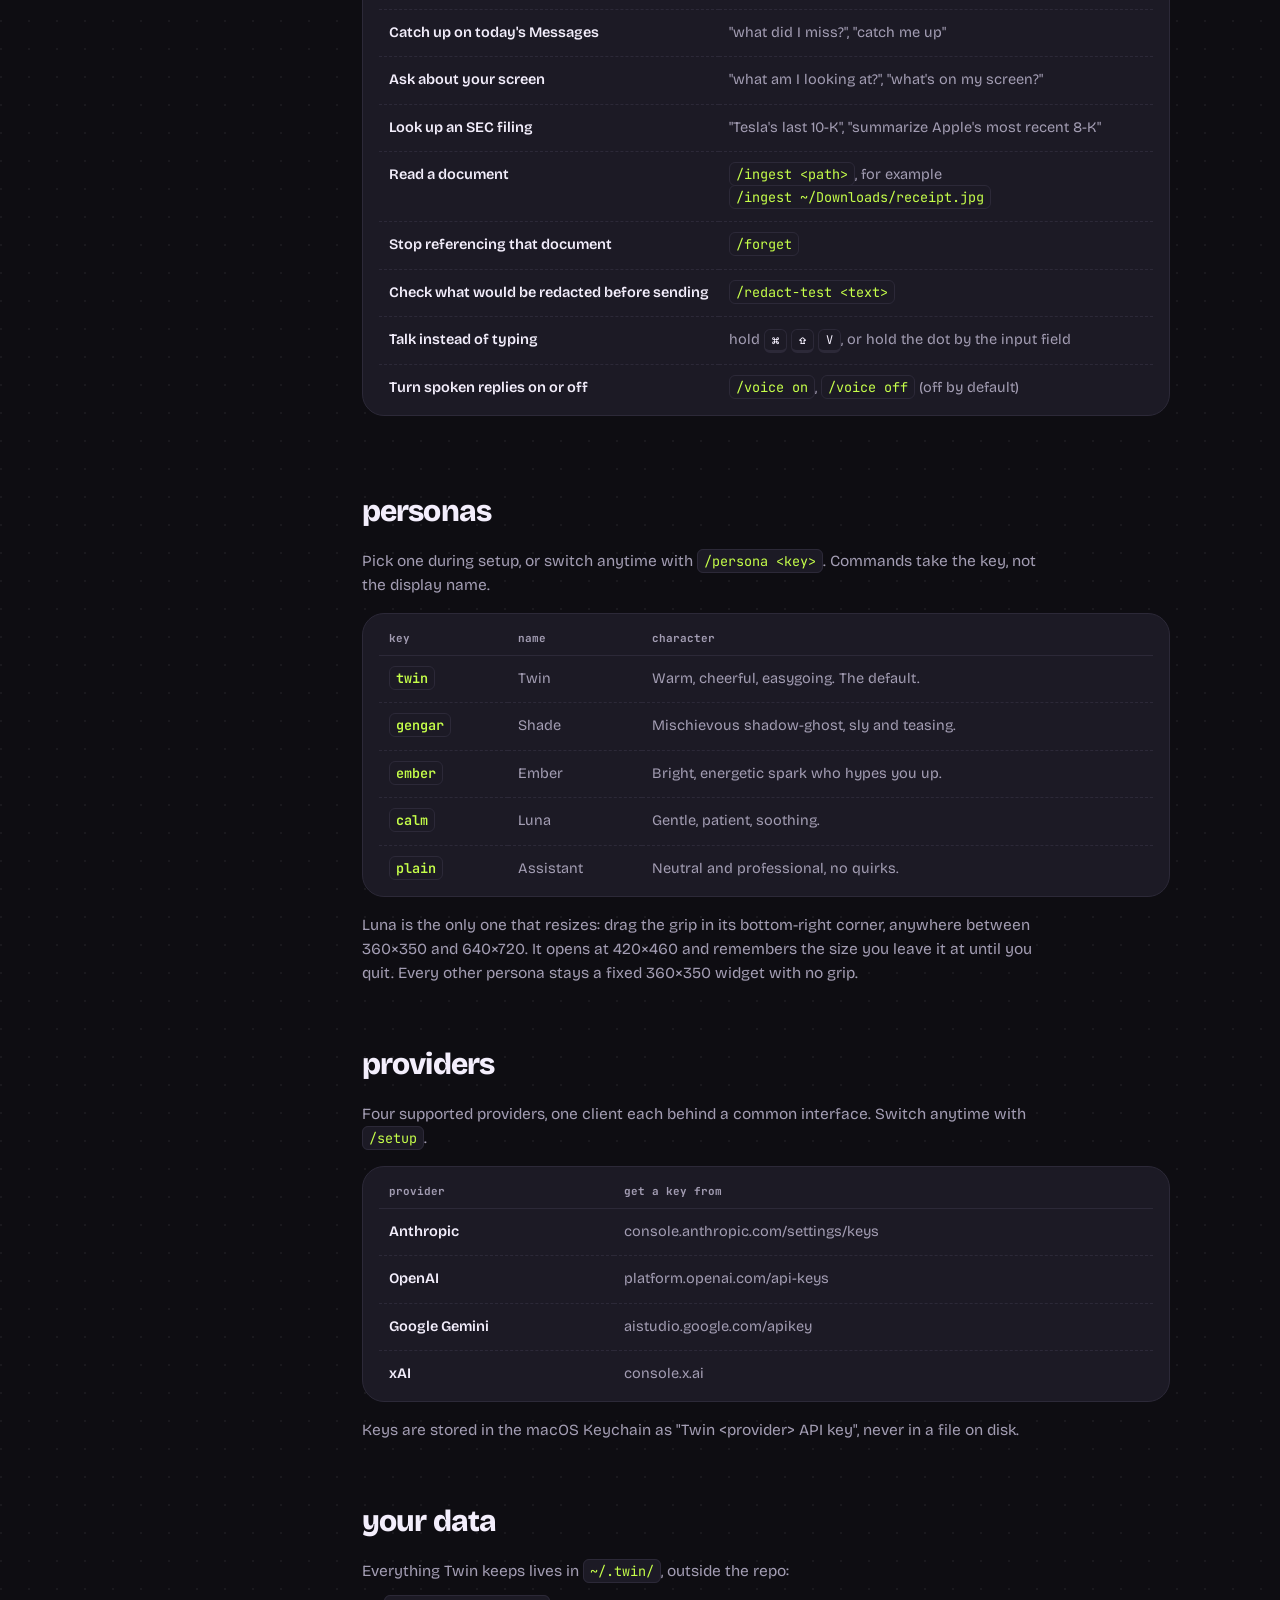
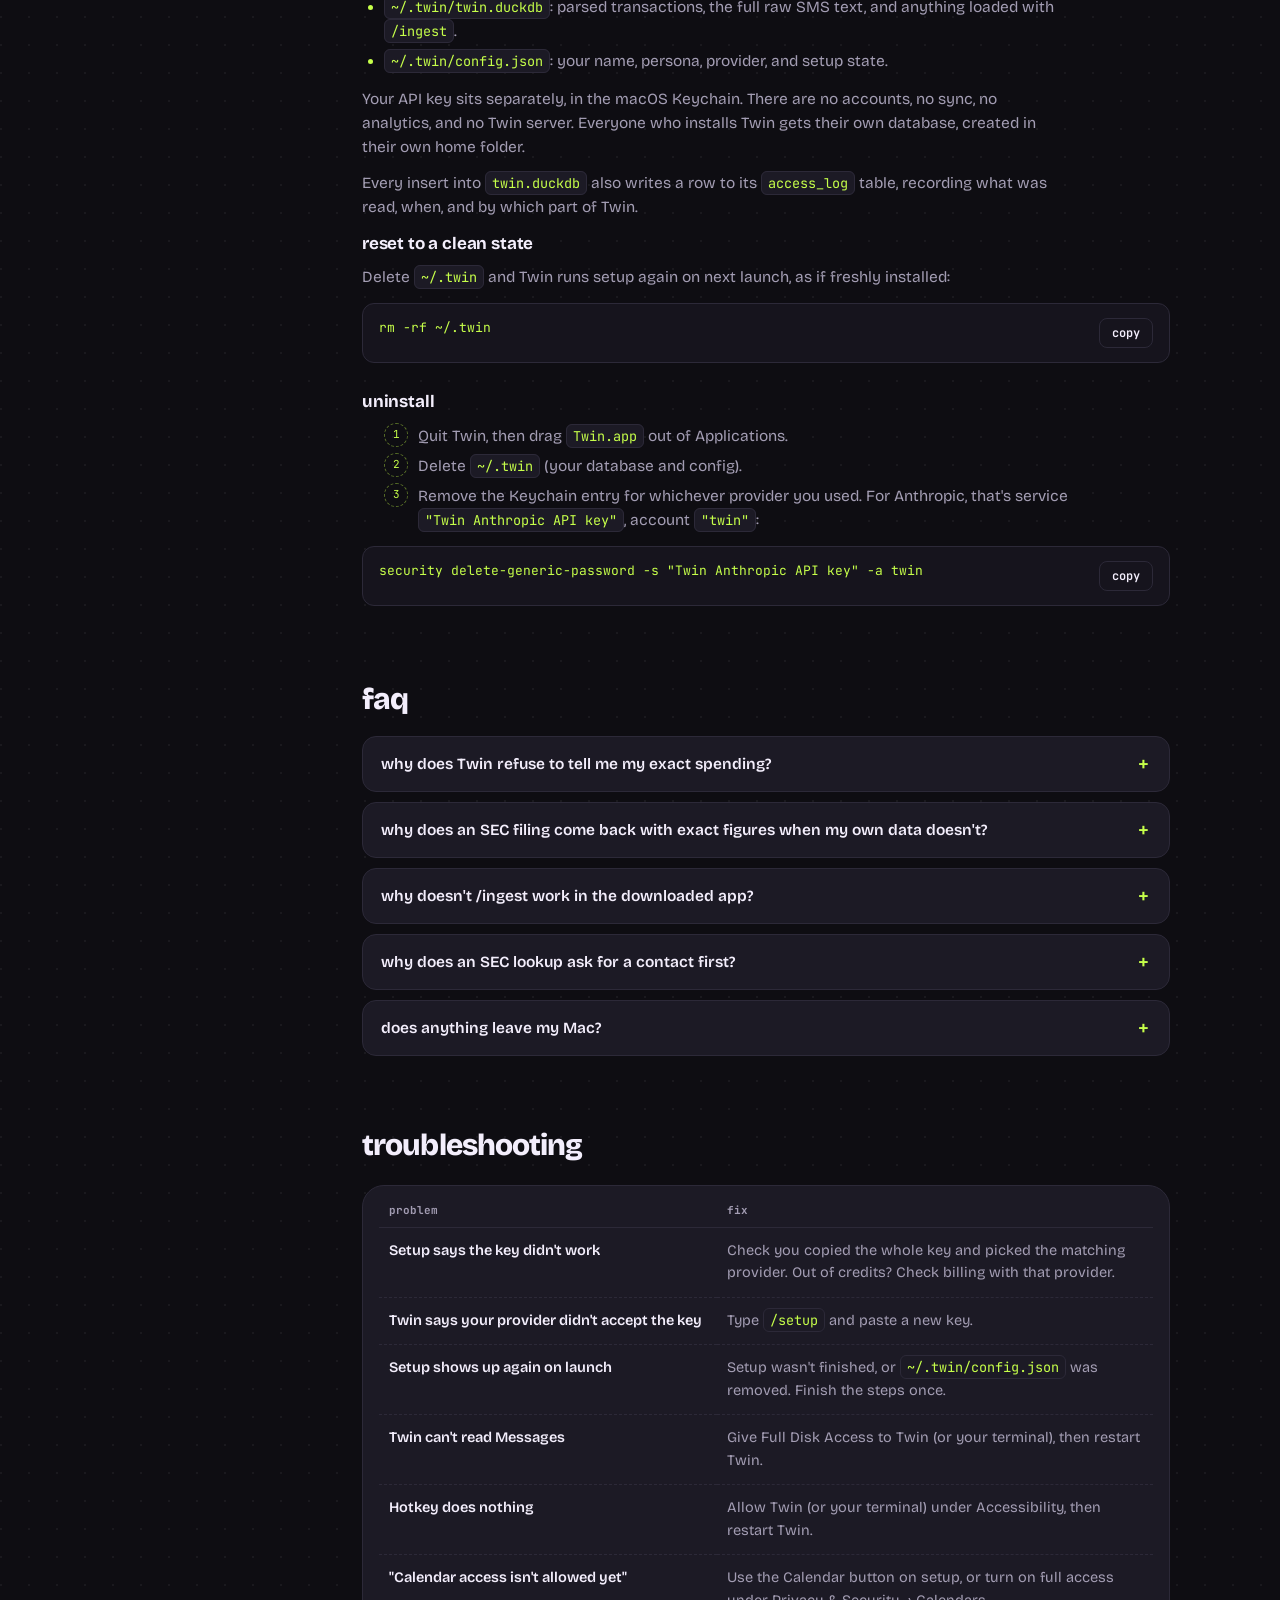
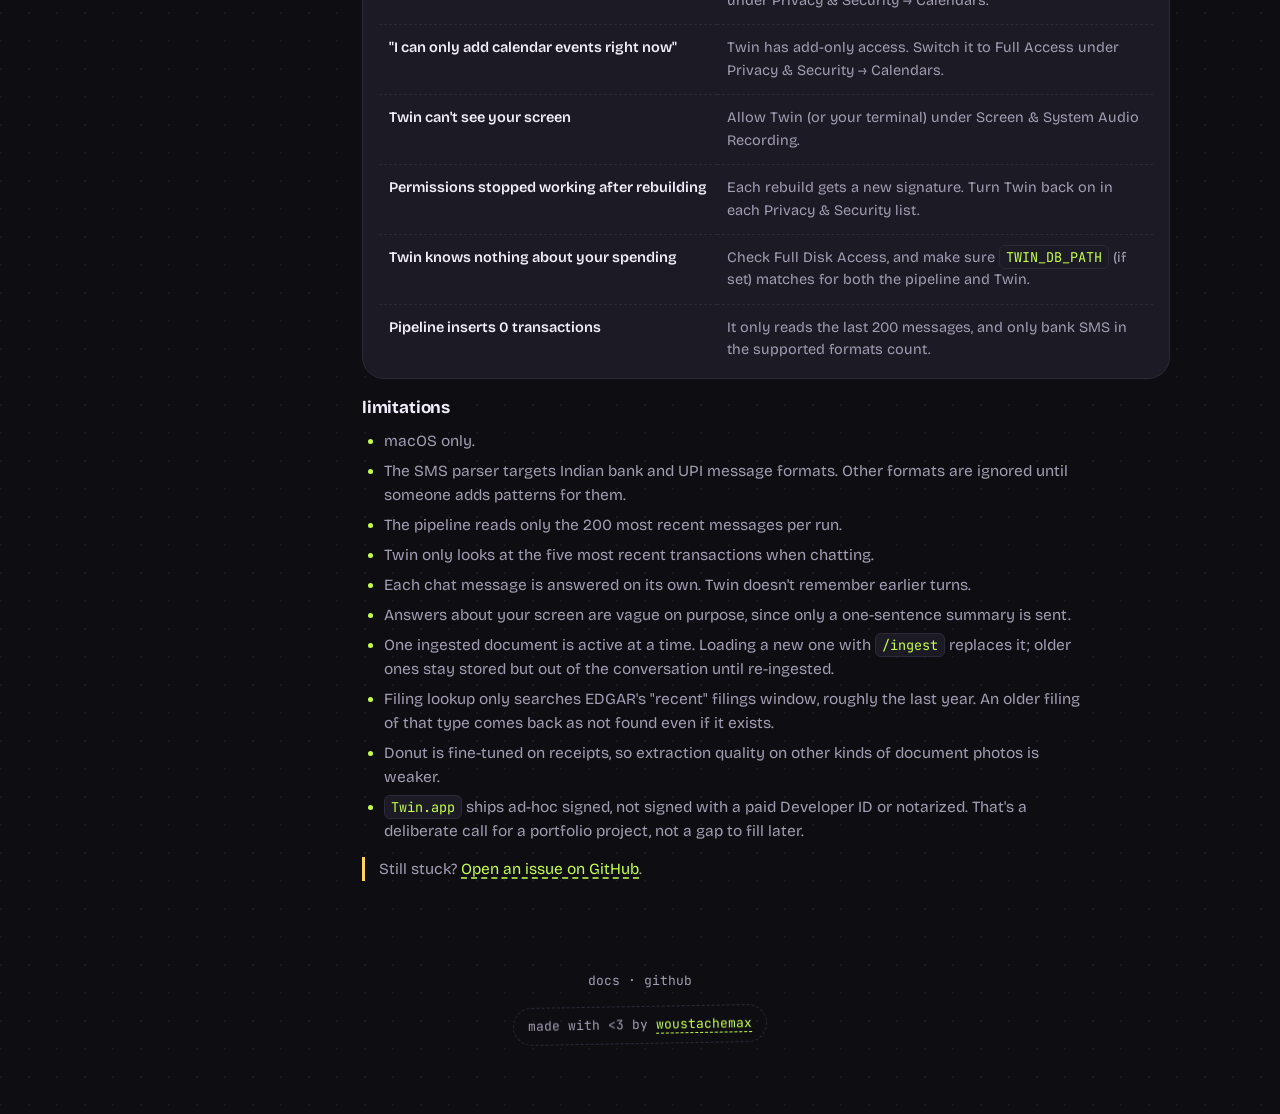
==== commit 85b2569c: "cleaning up docs" ====
--- a/landing/docs/index.html
+++ b/landing/docs/index.html
@@ -420,25 +420,25 @@
 python3 buddy.py</pre>
         <button type="button" class="copy-btn" data-copy-target="cmd-source">copy</button>
       </div>
-      <p>That's the core install. You'll need Python 3 with Tk (the python.org installer includes it, or <code>brew install python-tk</code>). Add <code>pip install pypdfium2 torch transformers sentencepiece protobuf Pillow</code> if you also want <code>/ingest</code> — it pulls in <code>torch</code>, so it's a much bigger download, and it's why the downloadable app leaves it out entirely.</p>
+      <p>That's the core install. You'll need Python 3 with Tk (the python.org installer includes it, or <code>brew install python-tk</code>). Add <code>pip install pypdfium2 torch transformers sentencepiece protobuf Pillow</code> if you also want <code>/ingest</code>. It pulls in <code>torch</code>, so it's a much bigger download, and it's why the downloadable app leaves it out entirely.</p>
     </section>
 
     <section id="first-run">
       <h2>first run</h2>
       <p>The first time Twin starts, or any time <code>~/.twin/config.json</code> is missing or setup wasn't finished, it opens a setup window before the chat widget. Four steps and a summary:</p>
       <ol class="doc-steps">
-        <li><strong>Provider.</strong> Pick Anthropic, OpenAI, Google Gemini, or xAI, and paste your API key. Twin checks it with one small test request, then saves it to your macOS Keychain. Wrong key, out of credits, or the wrong provider — it says so and lets you try again.</li>
+        <li><strong>Provider.</strong> Pick Anthropic, OpenAI, Google Gemini, or xAI, and paste your API key. Twin checks it with one small test request, then saves it to your macOS Keychain. Wrong key, out of credits, or the wrong provider: it says so and lets you try again.</li>
         <li><strong>Name.</strong> What Twin should call you. Filled in with the first name from your Mac account.</li>
         <li><strong>Buddy.</strong> Pick one of the five <a href="#personas">personas</a>. Twin is selected by default.</li>
-        <li><strong>Permissions.</strong> Buttons for Calendar, the hotkey, and Messages. macOS only prompts when you click one — this page can be skipped.</li>
+        <li><strong>Permissions.</strong> Buttons for Calendar, the hotkey, and Messages. macOS only prompts when you click one. This page can be skipped.</li>
         <li><strong>Done.</strong> A summary of your choices. Twin creates your database at <code>~/.twin/twin.duckdb</code> here.</li>
       </ol>
-      <p>Your API key is not saved in a file — it goes straight into the macOS Keychain. Close the setup window before finishing and Twin quits; it picks up at step 1 next time, with your provider and key filled back in.</p>
+      <p>Your API key is not saved in a file. It goes straight into the macOS Keychain. Close the setup window before finishing and Twin quits; it picks up at step 1 next time, with your provider and key filled back in.</p>
     </section>
 
     <section id="permissions">
       <h2>permissions</h2>
-      <p>Grant these from the setup window's permissions page, or later in System Settings. macOS applies a permission change on relaunch, not immediately — quit and reopen Twin after granting one for it to take effect.</p>
+      <p>Grant these from the setup window's permissions page, or later in System Settings. macOS applies a permission change on relaunch, not immediately. Quit and reopen Twin after granting one for it to take effect.</p>
       <div class="table-wrap">
         <table>
           <thead>
@@ -541,10 +541,10 @@
       <h2>your data</h2>
       <p>Everything Twin keeps lives in <code>~/.twin/</code>, outside the repo:</p>
       <ul>
-        <li><code>~/.twin/twin.duckdb</code> — parsed transactions, the full raw SMS text, and anything loaded with <code>/ingest</code>.</li>
-        <li><code>~/.twin/config.json</code> — your name, persona, provider, and setup state.</li>
+        <li><code>~/.twin/twin.duckdb</code>: parsed transactions, the full raw SMS text, and anything loaded with <code>/ingest</code>.</li>
+        <li><code>~/.twin/config.json</code>: your name, persona, provider, and setup state.</li>
       </ul>
-      <p>Your API key sits separately, in the macOS Keychain. There are no accounts, no sync, no analytics, and no Twin server — everyone who installs Twin gets their own database, created in their own home folder.</p>
+      <p>Your API key sits separately, in the macOS Keychain. There are no accounts, no sync, no analytics, and no Twin server. Everyone who installs Twin gets their own database, created in their own home folder.</p>
       <p>Every insert into <code>twin.duckdb</code> also writes a row to its <code>access_log</code> table, recording what was read, when, and by which part of Twin.</p>
 
       <h3>reset to a clean state</h3>
@@ -579,7 +579,7 @@
         </details>
         <details class="faq-item">
           <summary>why doesn't /ingest work in the downloaded app?</summary>
-          <p>Its dependencies — Pillow, pypdfium2, torch, transformers, sentencepiece, and protobuf — aren't bundled into the <code>.dmg</code>. Together they'd take the app from about 150 MB to nearly 1 GB for a feature most people won't use. Run Twin from source (see <a href="#install">Install</a>) to get <code>/ingest</code>; everything else works the same either way.</p>
+          <p>Its dependencies (Pillow, pypdfium2, torch, transformers, sentencepiece, and protobuf) aren't bundled into the <code>.dmg</code>. Together they'd take the app from about 150 MB to nearly 1 GB for a feature most people won't use. Run Twin from source (see <a href="#install">Install</a>) to get <code>/ingest</code>; everything else works the same either way.</p>
         </details>
         <details class="faq-item">
           <summary>why does an SEC lookup ask for a contact first?</summary>
@@ -619,12 +619,12 @@
         <li>The SMS parser targets Indian bank and UPI message formats. Other formats are ignored until someone adds patterns for them.</li>
         <li>The pipeline reads only the 200 most recent messages per run.</li>
         <li>Twin only looks at the five most recent transactions when chatting.</li>
-        <li>Each chat message is answered on its own — Twin doesn't remember earlier turns.</li>
+        <li>Each chat message is answered on its own. Twin doesn't remember earlier turns.</li>
         <li>Answers about your screen are vague on purpose, since only a one-sentence summary is sent.</li>
         <li>One ingested document is active at a time. Loading a new one with <code>/ingest</code> replaces it; older ones stay stored but out of the conversation until re-ingested.</li>
         <li>Filing lookup only searches EDGAR's "recent" filings window, roughly the last year. An older filing of that type comes back as not found even if it exists.</li>
         <li>Donut is fine-tuned on receipts, so extraction quality on other kinds of document photos is weaker.</li>
-        <li><code>Twin.app</code> ships ad-hoc signed, not signed with a paid Developer ID or notarized — a deliberate call for a portfolio project, not a gap to fill later.</li>
+        <li><code>Twin.app</code> ships ad-hoc signed, not signed with a paid Developer ID or notarized. That's a deliberate call for a portfolio project, not a gap to fill later.</li>
       </ul>
 
       <p class="still-stuck">Still stuck? <a href="https://github.com/woustachemax/twin/issues">Open an issue on GitHub</a>.</p>
--- a/landing/shared.css
+++ b/landing/shared.css
@@ -1,6 +1,3 @@
-/* Shared across landing/index.html and landing/docs/index.html:
-   design tokens, nav, footer. Keep these two pages from drifting apart. */
-
 :root {
   --bg: #0e0d12;
   --bg-2: #16141d;
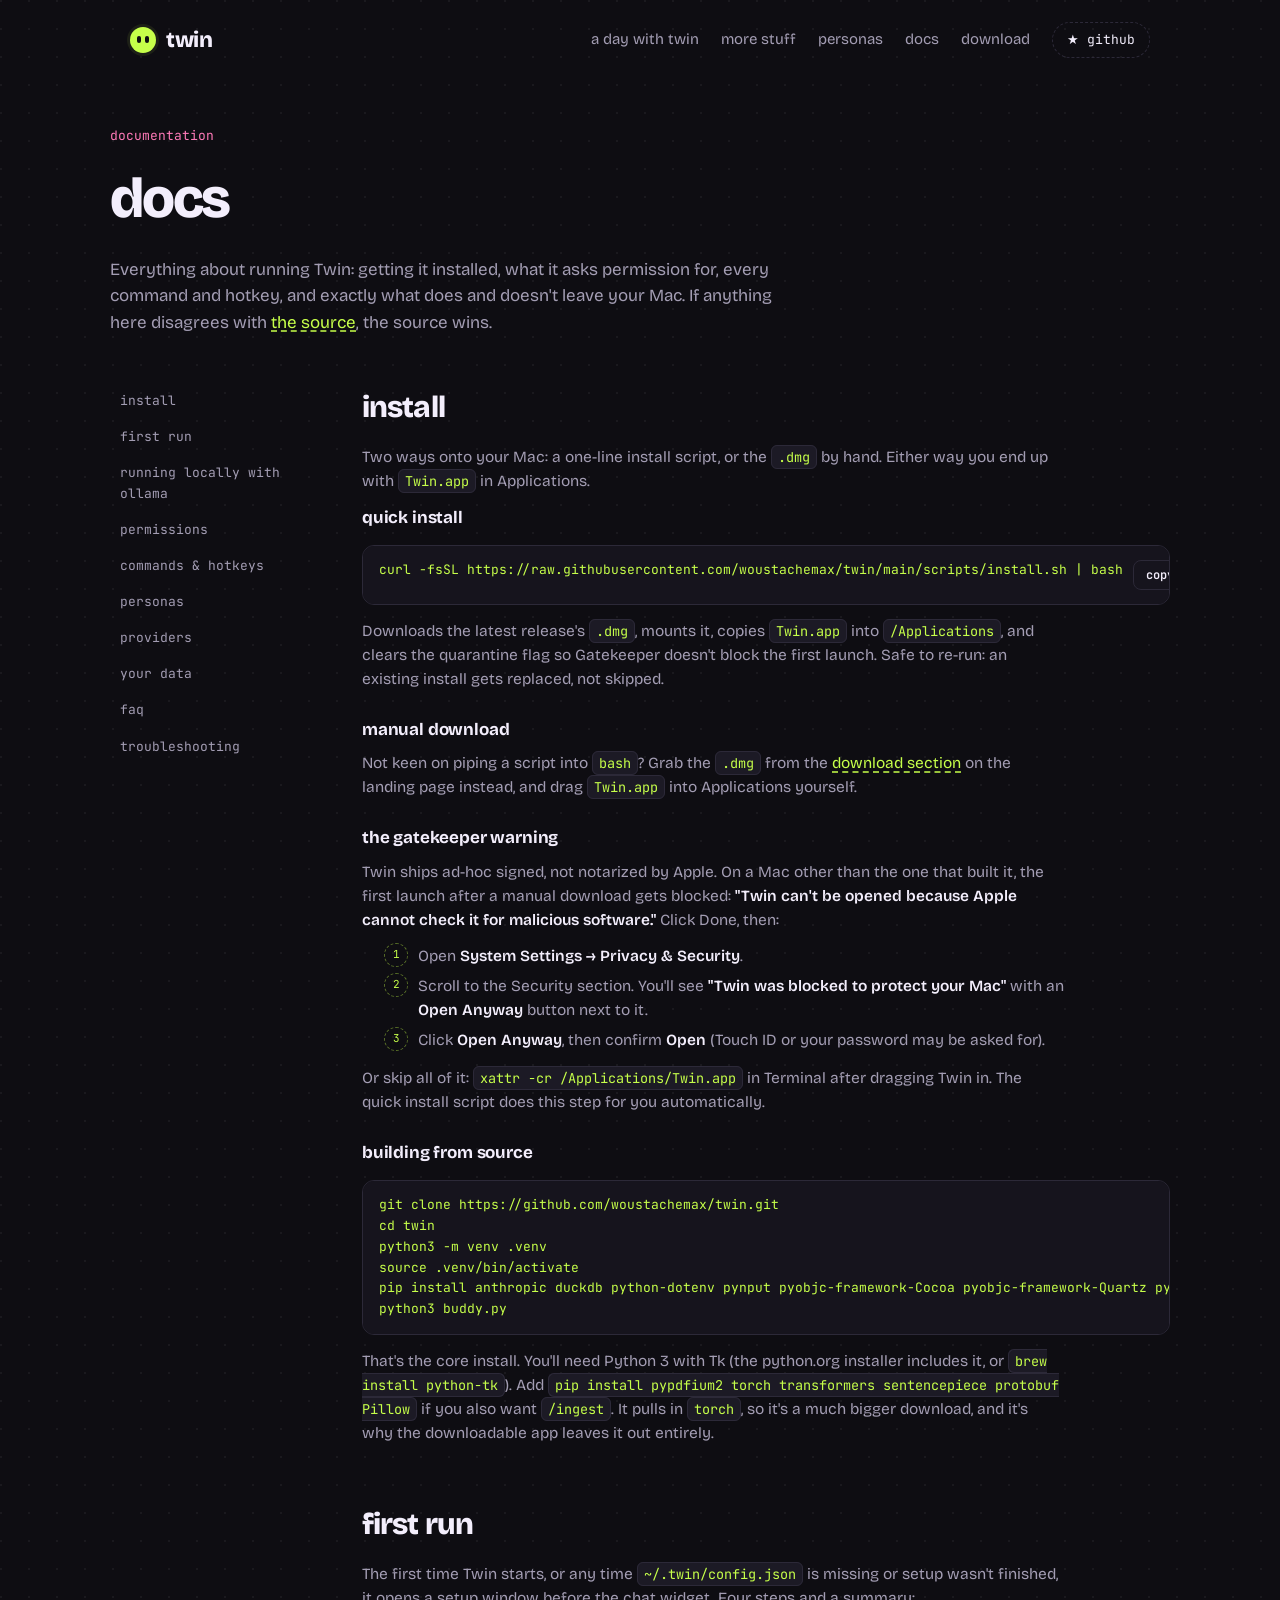
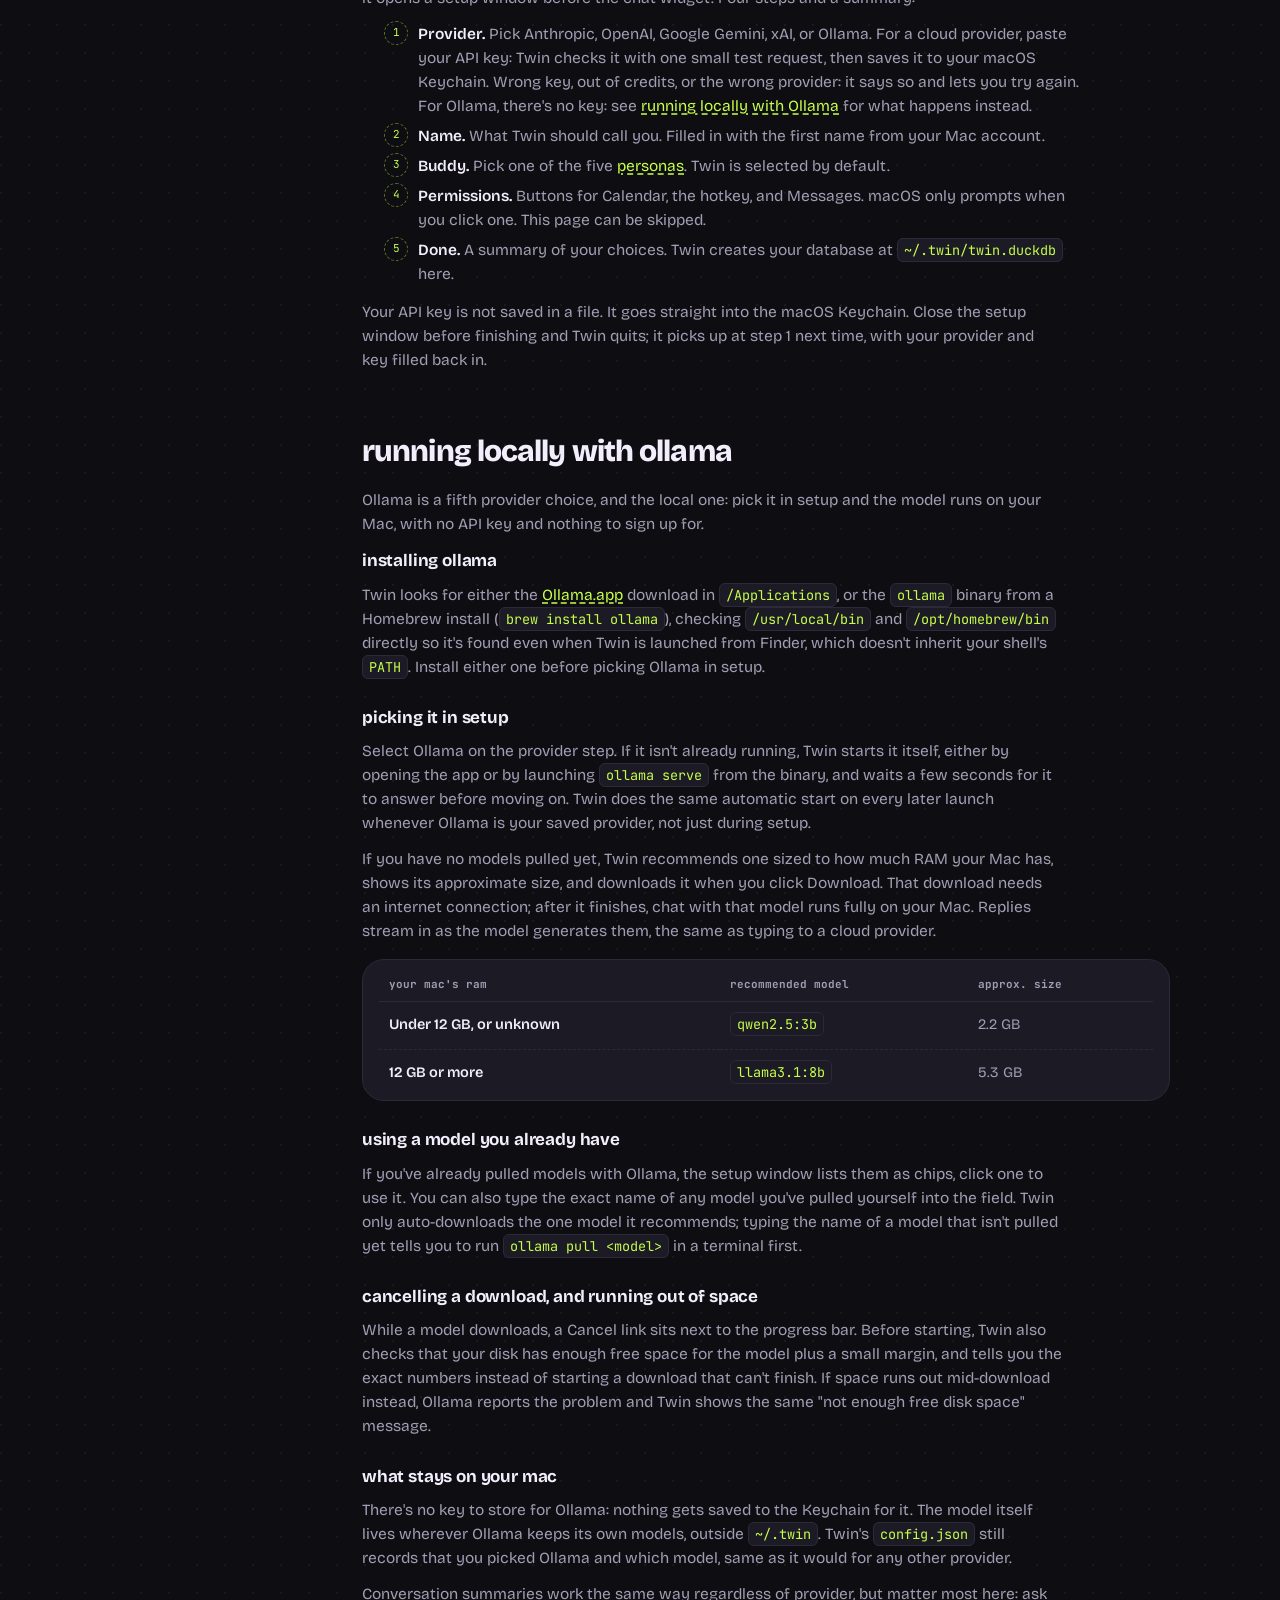
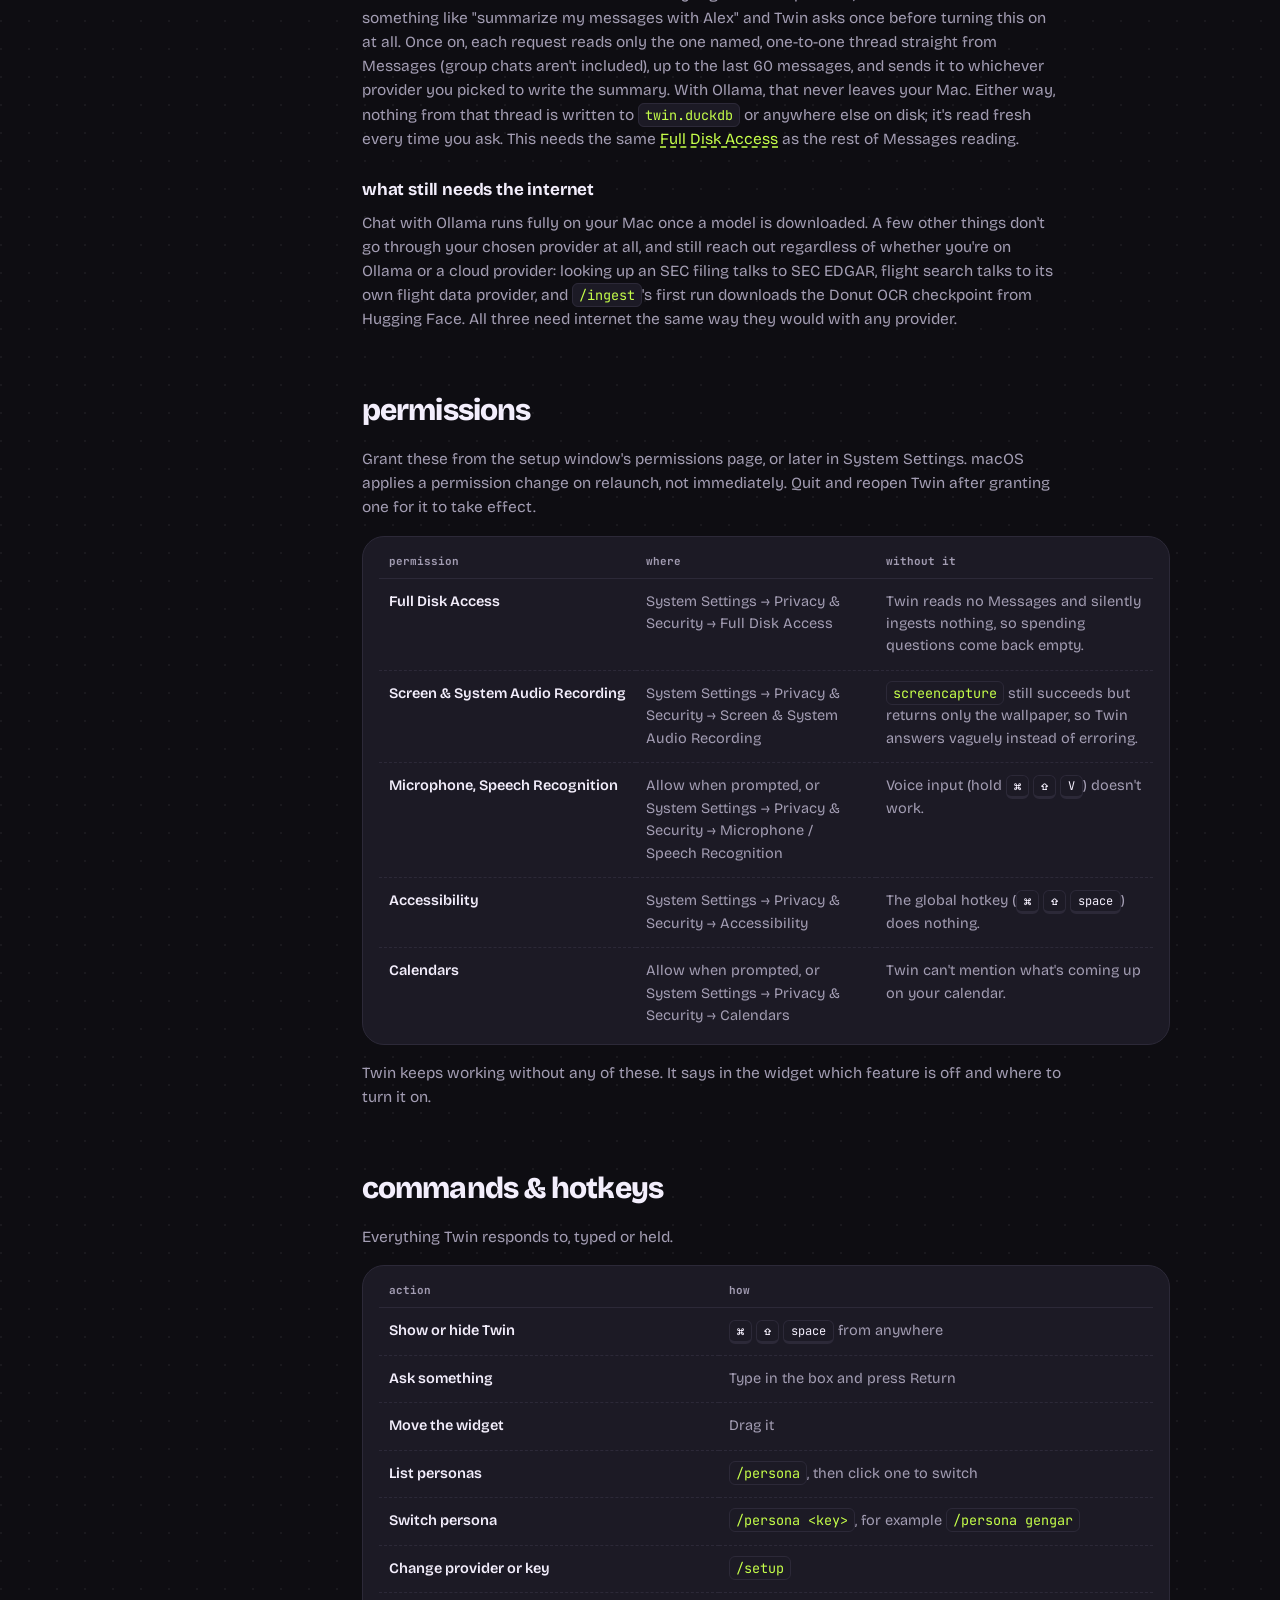
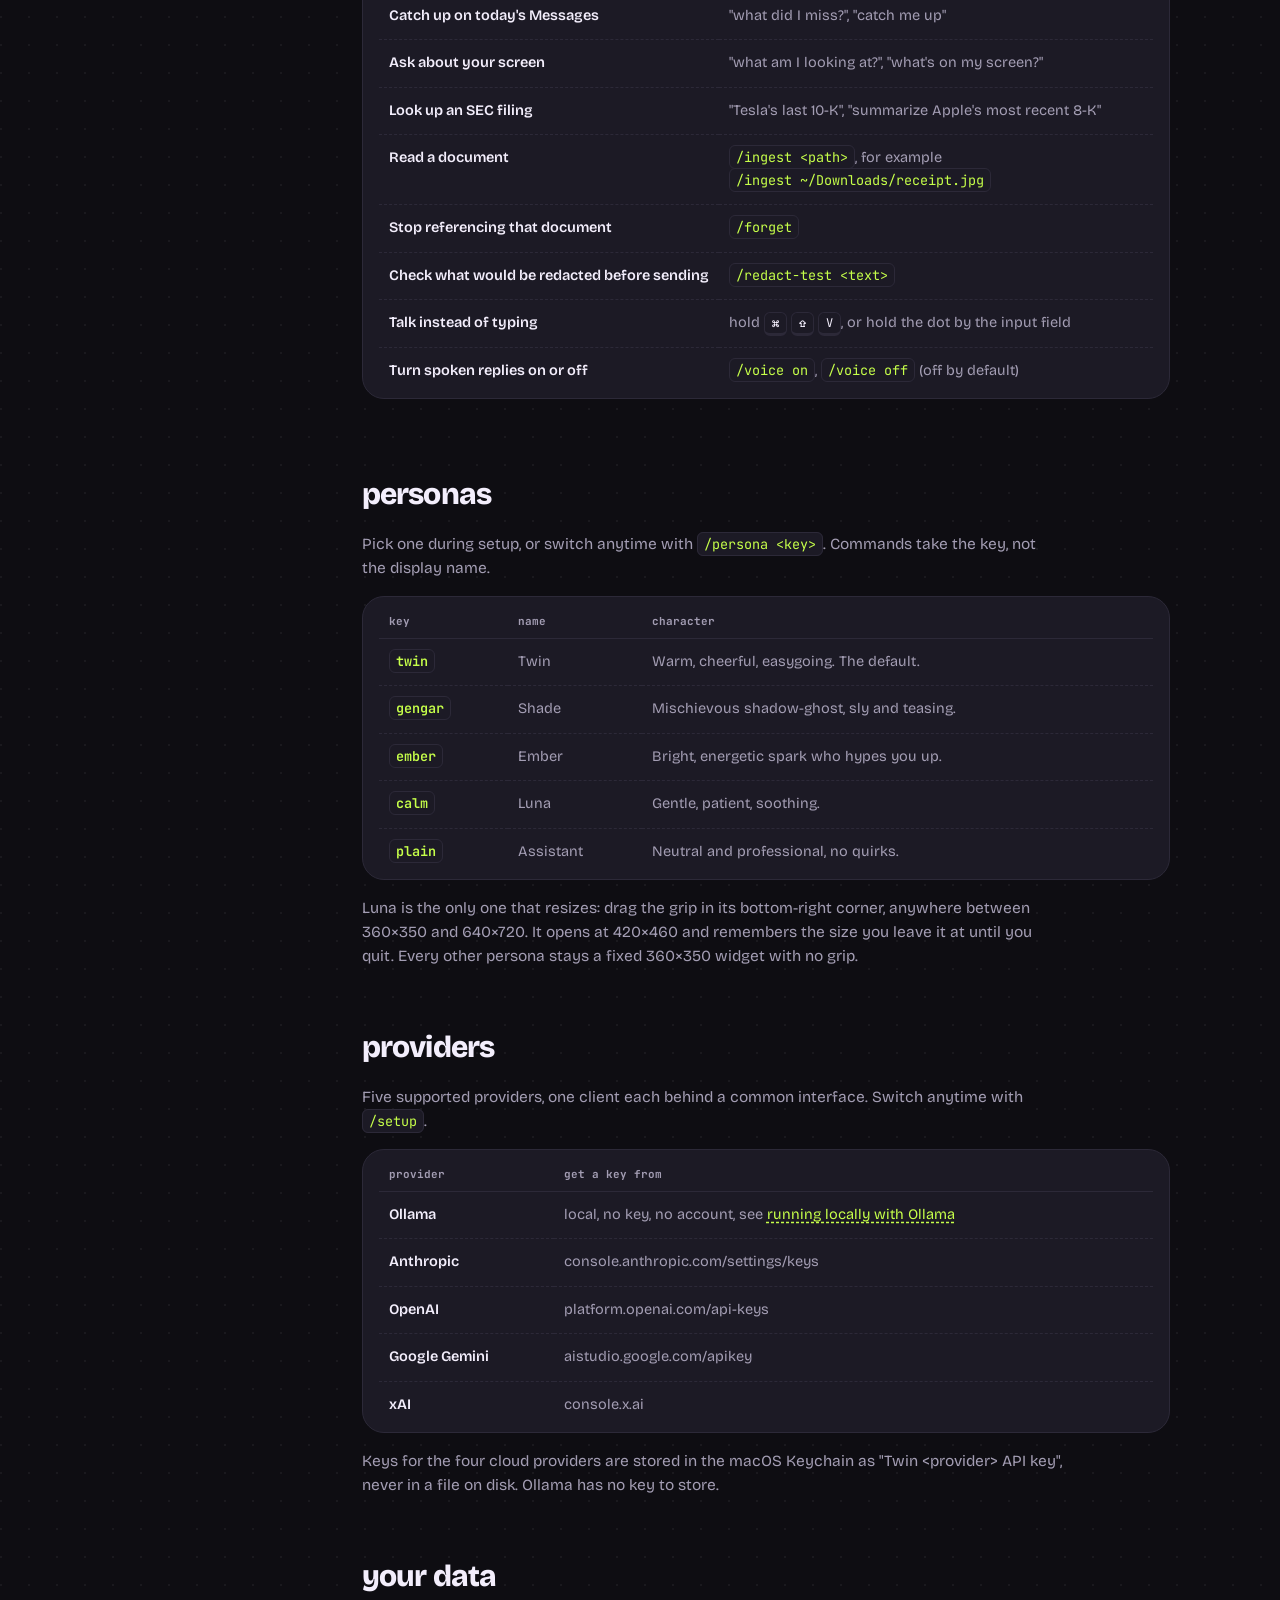
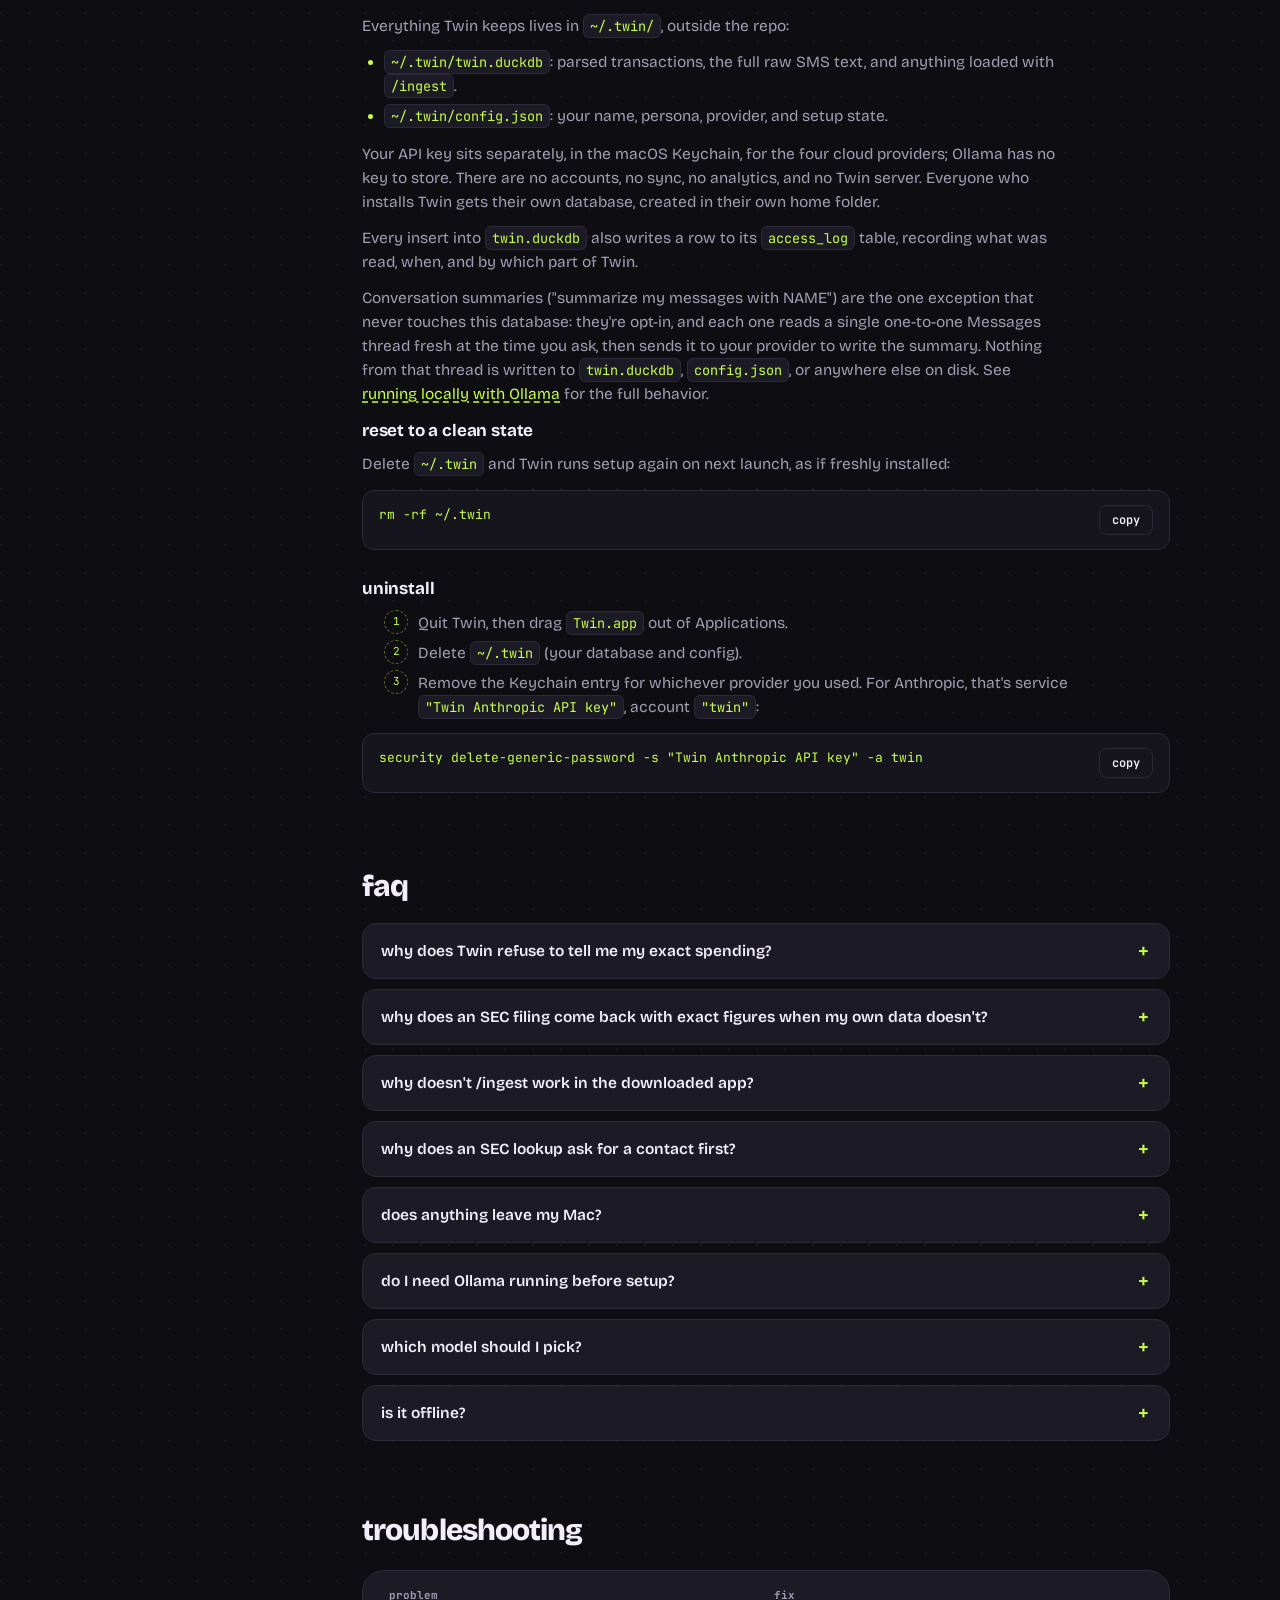
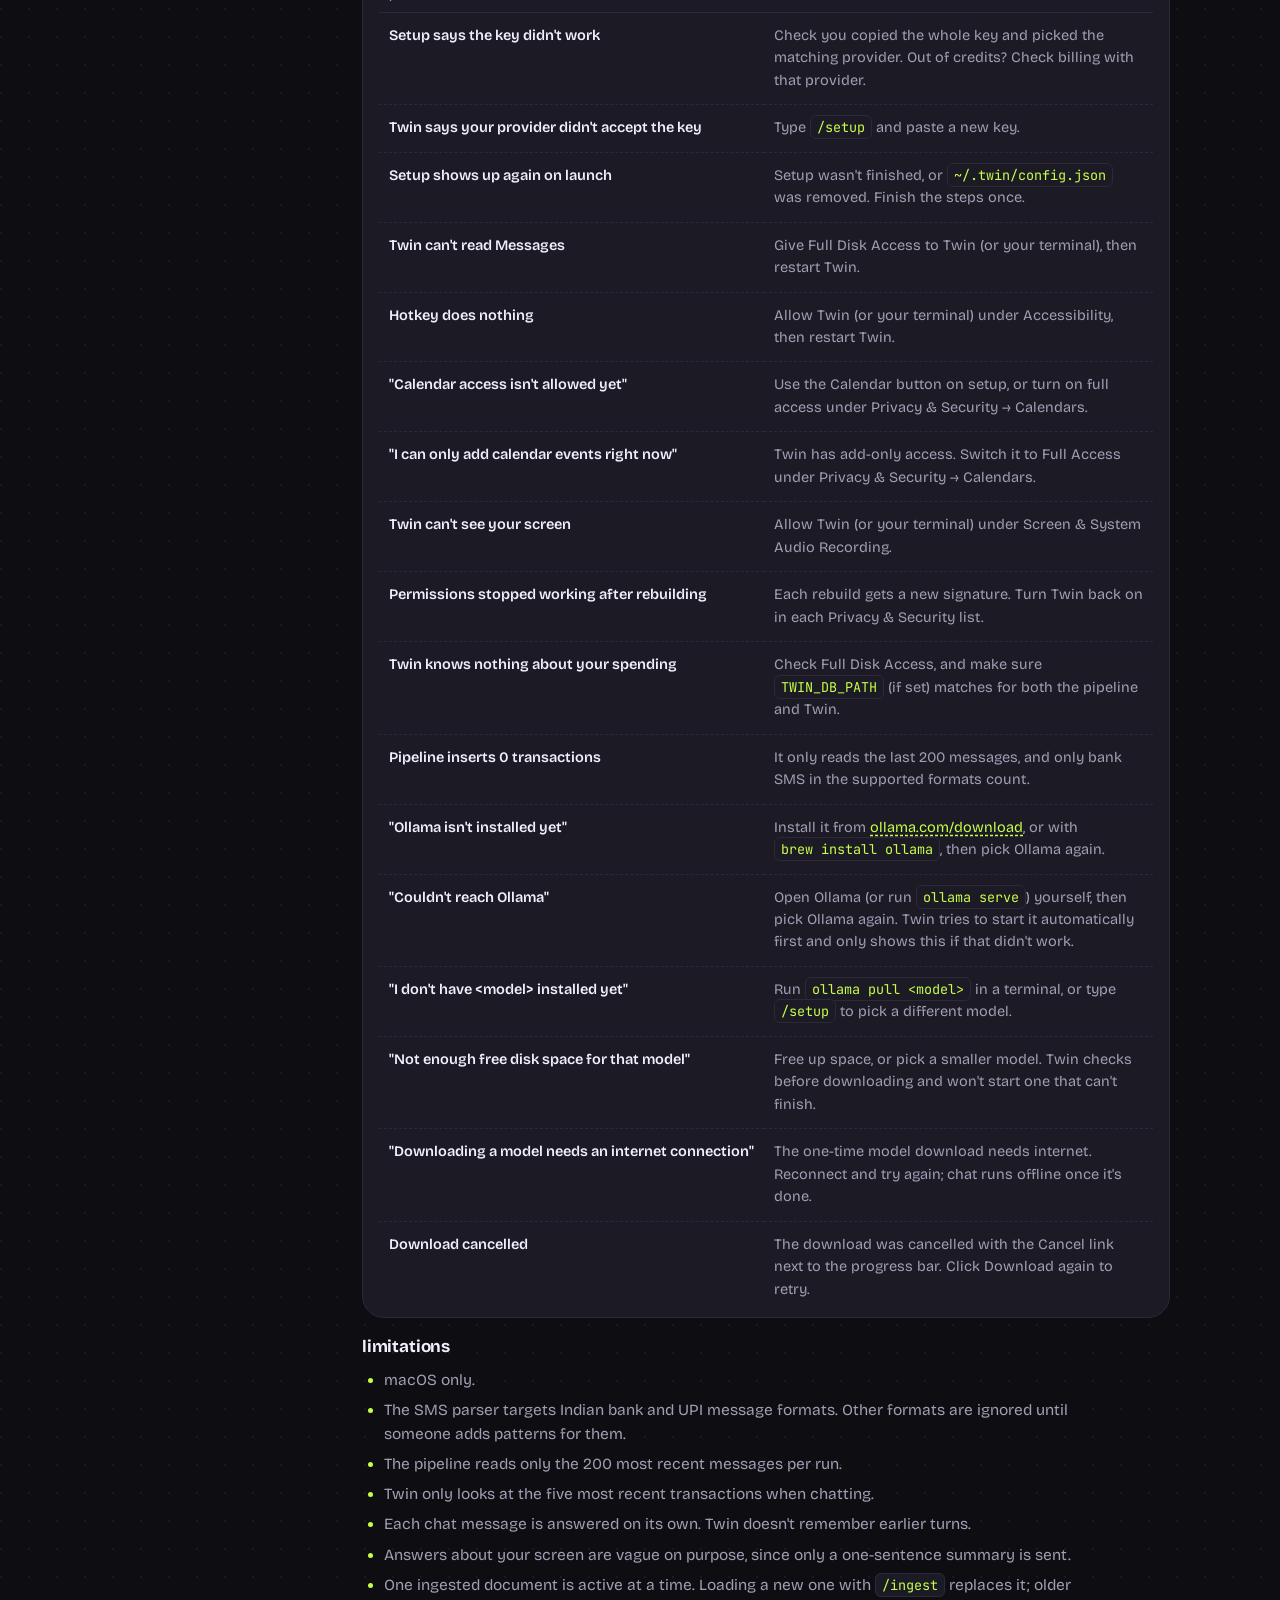
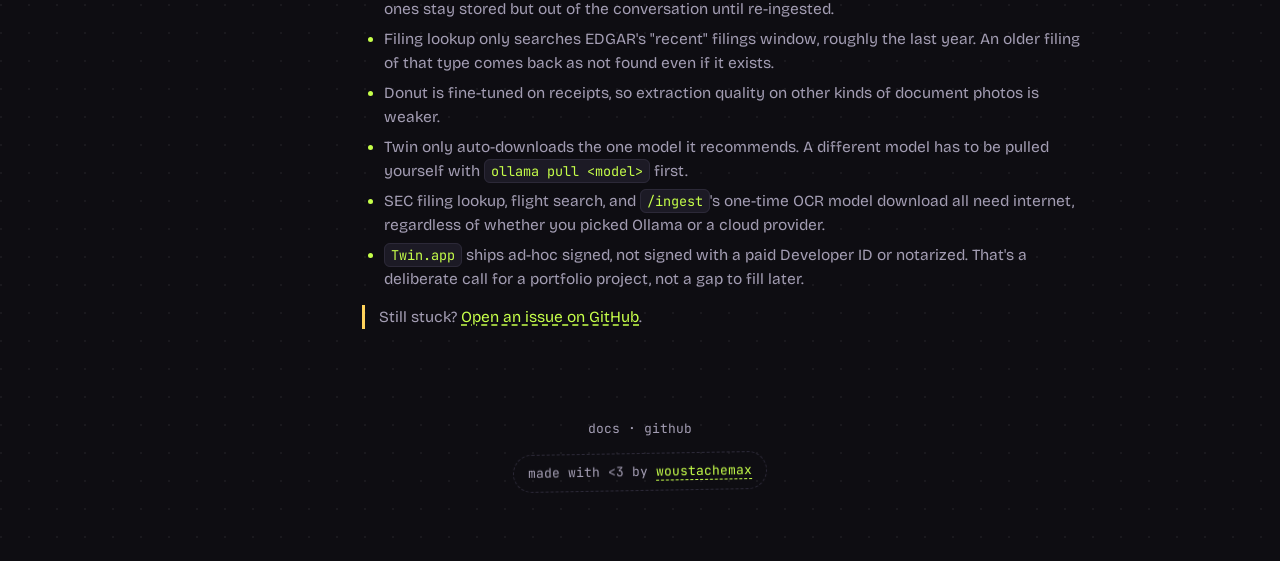
==== commit edcd6be9: "Lead with Ollama on the landing page and add local docs" ====
--- a/landing/docs/index.html
+++ b/landing/docs/index.html
@@ -4,7 +4,7 @@
 <meta charset="UTF-8">
 <meta name="viewport" content="width=device-width, initial-scale=1">
 <title>docs · Twin</title>
-<meta name="description" content="How to install Twin, what it asks permission for, every command and hotkey, and exactly what does and doesn't leave your Mac.">
+<meta name="description" content="How to install Twin, run it fully local with Ollama and no API key, what it asks permission for, every command and hotkey, and what does and doesn't leave your Mac.">
 <link id="favicon" rel="icon" type="image/svg+xml" href="data:image/svg+xml,%3Csvg xmlns='http://www.w3.org/2000/svg' viewBox='0 0 64 64'%3E%3Cellipse cx='32' cy='33' rx='29' ry='27' fill='%23c6ff4a'/%3E%3Crect x='20' y='20' width='7' height='13' rx='3.5' fill='%23111'/%3E%3Crect x='37' y='20' width='7' height='13' rx='3.5' fill='%23111'/%3E%3Cellipse cx='15' cy='38' rx='5' ry='3' fill='%23ff7ab8'/%3E%3Cellipse cx='49' cy='38' rx='5' ry='3' fill='%23ff7ab8'/%3E%3Cpath d='M27 39 Q32 45 37 39' fill='none' stroke='%23111' stroke-width='3' stroke-linecap='round'/%3E%3C/svg%3E">
 <link rel="preconnect" href="https://fonts.googleapis.com">
 <link rel="preconnect" href="https://fonts.gstatic.com" crossorigin>
@@ -375,6 +375,7 @@
     <div class="toc" id="toc-nav" role="navigation" aria-label="table of contents">
       <a href="#install">install</a>
       <a href="#first-run">first run</a>
+      <a href="#ollama">running locally with ollama</a>
       <a href="#permissions">permissions</a>
       <a href="#commands">commands &amp; hotkeys</a>
       <a href="#personas">personas</a>
@@ -427,13 +428,47 @@
       <h2>first run</h2>
       <p>The first time Twin starts, or any time <code>~/.twin/config.json</code> is missing or setup wasn't finished, it opens a setup window before the chat widget. Four steps and a summary:</p>
       <ol class="doc-steps">
-        <li><strong>Provider.</strong> Pick Anthropic, OpenAI, Google Gemini, or xAI, and paste your API key. Twin checks it with one small test request, then saves it to your macOS Keychain. Wrong key, out of credits, or the wrong provider: it says so and lets you try again.</li>
+        <li><strong>Provider.</strong> Pick Anthropic, OpenAI, Google Gemini, xAI, or Ollama. For a cloud provider, paste your API key: Twin checks it with one small test request, then saves it to your macOS Keychain. Wrong key, out of credits, or the wrong provider: it says so and lets you try again. For Ollama, there's no key: see <a href="#ollama">running locally with Ollama</a> for what happens instead.</li>
         <li><strong>Name.</strong> What Twin should call you. Filled in with the first name from your Mac account.</li>
         <li><strong>Buddy.</strong> Pick one of the five <a href="#personas">personas</a>. Twin is selected by default.</li>
         <li><strong>Permissions.</strong> Buttons for Calendar, the hotkey, and Messages. macOS only prompts when you click one. This page can be skipped.</li>
         <li><strong>Done.</strong> A summary of your choices. Twin creates your database at <code>~/.twin/twin.duckdb</code> here.</li>
       </ol>
       <p>Your API key is not saved in a file. It goes straight into the macOS Keychain. Close the setup window before finishing and Twin quits; it picks up at step 1 next time, with your provider and key filled back in.</p>
+    </section>
+
+    <section id="ollama">
+      <h2>running locally with ollama</h2>
+      <p>Ollama is a fifth provider choice, and the local one: pick it in setup and the model runs on your Mac, with no API key and nothing to sign up for.</p>
+
+      <h3>installing ollama</h3>
+      <p>Twin looks for either the <a href="https://ollama.com/download">Ollama.app</a> download in <code>/Applications</code>, or the <code>ollama</code> binary from a Homebrew install (<code>brew install ollama</code>), checking <code>/usr/local/bin</code> and <code>/opt/homebrew/bin</code> directly so it's found even when Twin is launched from Finder, which doesn't inherit your shell's <code>PATH</code>. Install either one before picking Ollama in setup.</p>
+
+      <h3>picking it in setup</h3>
+      <p>Select Ollama on the provider step. If it isn't already running, Twin starts it itself, either by opening the app or by launching <code>ollama serve</code> from the binary, and waits a few seconds for it to answer before moving on. Twin does the same automatic start on every later launch whenever Ollama is your saved provider, not just during setup.</p>
+      <p>If you have no models pulled yet, Twin recommends one sized to how much RAM your Mac has, shows its approximate size, and downloads it when you click Download. That download needs an internet connection; after it finishes, chat with that model runs fully on your Mac. Replies stream in as the model generates them, the same as typing to a cloud provider.</p>
+      <div class="table-wrap">
+        <table>
+          <thead><tr><th>your Mac's RAM</th><th>recommended model</th><th>approx. size</th></tr></thead>
+          <tbody>
+            <tr><td>Under 12 GB, or unknown</td><td><code>qwen2.5:3b</code></td><td>2.2 GB</td></tr>
+            <tr><td>12 GB or more</td><td><code>llama3.1:8b</code></td><td>5.3 GB</td></tr>
+          </tbody>
+        </table>
+      </div>
+
+      <h3>using a model you already have</h3>
+      <p>If you've already pulled models with Ollama, the setup window lists them as chips, click one to use it. You can also type the exact name of any model you've pulled yourself into the field. Twin only auto-downloads the one model it recommends; typing the name of a model that isn't pulled yet tells you to run <code>ollama pull &lt;model&gt;</code> in a terminal first.</p>
+
+      <h3>cancelling a download, and running out of space</h3>
+      <p>While a model downloads, a Cancel link sits next to the progress bar. Before starting, Twin also checks that your disk has enough free space for the model plus a small margin, and tells you the exact numbers instead of starting a download that can't finish. If space runs out mid-download instead, Ollama reports the problem and Twin shows the same "not enough free disk space" message.</p>
+
+      <h3>what stays on your mac</h3>
+      <p>There's no key to store for Ollama: nothing gets saved to the Keychain for it. The model itself lives wherever Ollama keeps its own models, outside <code>~/.twin</code>. Twin's <code>config.json</code> still records that you picked Ollama and which model, same as it would for any other provider.</p>
+      <p>Conversation summaries work the same way regardless of provider, but matter most here: ask something like "summarize my messages with Alex" and Twin asks once before turning this on at all. Once on, each request reads only the one named, one-to-one thread straight from Messages (group chats aren't included), up to the last 60 messages, and sends it to whichever provider you picked to write the summary. With Ollama, that never leaves your Mac. Either way, nothing from that thread is written to <code>twin.duckdb</code> or anywhere else on disk; it's read fresh every time you ask. This needs the same <a href="#permissions">Full Disk Access</a> as the rest of Messages reading.</p>
+
+      <h3>what still needs the internet</h3>
+      <p>Chat with Ollama runs fully on your Mac once a model is downloaded. A few other things don't go through your chosen provider at all, and still reach out regardless of whether you're on Ollama or a cloud provider: looking up an SEC filing talks to SEC EDGAR, flight search talks to its own flight data provider, and <code>/ingest</code>'s first run downloads the Donut OCR checkpoint from Hugging Face. All three need internet the same way they would with any provider.</p>
     </section>
 
     <section id="permissions">
@@ -522,11 +557,12 @@
 
     <section id="providers">
       <h2>providers</h2>
-      <p>Four supported providers, one client each behind a common interface. Switch anytime with <code>/setup</code>.</p>
+      <p>Five supported providers, one client each behind a common interface. Switch anytime with <code>/setup</code>.</p>
       <div class="table-wrap">
         <table>
           <thead><tr><th>provider</th><th>get a key from</th></tr></thead>
           <tbody>
+            <tr><td>Ollama</td><td>local, no key, no account, see <a href="#ollama">running locally with Ollama</a></td></tr>
             <tr><td>Anthropic</td><td>console.anthropic.com/settings/keys</td></tr>
             <tr><td>OpenAI</td><td>platform.openai.com/api-keys</td></tr>
             <tr><td>Google Gemini</td><td>aistudio.google.com/apikey</td></tr>
@@ -534,7 +570,7 @@
           </tbody>
         </table>
       </div>
-      <p>Keys are stored in the macOS Keychain as "Twin &lt;provider&gt; API key", never in a file on disk.</p>
+      <p>Keys for the four cloud providers are stored in the macOS Keychain as "Twin &lt;provider&gt; API key", never in a file on disk. Ollama has no key to store.</p>
     </section>
 
     <section id="your-data">
@@ -544,8 +580,9 @@
         <li><code>~/.twin/twin.duckdb</code>: parsed transactions, the full raw SMS text, and anything loaded with <code>/ingest</code>.</li>
         <li><code>~/.twin/config.json</code>: your name, persona, provider, and setup state.</li>
       </ul>
-      <p>Your API key sits separately, in the macOS Keychain. There are no accounts, no sync, no analytics, and no Twin server. Everyone who installs Twin gets their own database, created in their own home folder.</p>
+      <p>Your API key sits separately, in the macOS Keychain, for the four cloud providers; Ollama has no key to store. There are no accounts, no sync, no analytics, and no Twin server. Everyone who installs Twin gets their own database, created in their own home folder.</p>
       <p>Every insert into <code>twin.duckdb</code> also writes a row to its <code>access_log</code> table, recording what was read, when, and by which part of Twin.</p>
+      <p>Conversation summaries ("summarize my messages with NAME") are the one exception that never touches this database: they're opt-in, and each one reads a single one-to-one Messages thread fresh at the time you ask, then sends it to your provider to write the summary. Nothing from that thread is written to <code>twin.duckdb</code>, <code>config.json</code>, or anywhere else on disk. See <a href="#ollama">running locally with Ollama</a> for the full behavior.</p>
 
       <h3>reset to a clean state</h3>
       <p>Delete <code>~/.twin</code> and Twin runs setup again on next launch, as if freshly installed:</p>
@@ -587,7 +624,19 @@
         </details>
         <details class="faq-item">
           <summary>does anything leave my Mac?</summary>
-          <p>Only what you explicitly send: your chat message, your name, today's calendar titles, and a vague transaction summary go to whichever AI provider you picked. Voice, the digest, and nudges are all built and matched on-device and never touch a provider. There's no Twin server to send anything to in the first place.</p>
+          <p>Depends which provider you picked. With Ollama, chat stays on your Mac, nothing about the conversation leaves it. With a cloud provider, your chat message, your name, today's calendar titles, and a vague transaction summary go to whichever one you picked. Either way, voice, the digest, and nudges are all built and matched on-device and never touch a provider. There's no Twin server to send anything to in the first place.</p>
+        </details>
+        <details class="faq-item">
+          <summary>do I need Ollama running before setup?</summary>
+          <p>No. If it isn't running yet, Twin starts it for you when you pick it, either the app or the <code>ollama serve</code> binary, and waits a few seconds before moving on. You do need Ollama installed first; Twin can't install it for you.</p>
+        </details>
+        <details class="faq-item">
+          <summary>which model should I pick?</summary>
+          <p>If you're not sure, use the one Twin recommends: it's sized to how much RAM your Mac has, from <code>qwen2.5:3b</code> on machines under 12 GB of RAM up to <code>llama3.1:8b</code> on machines with more. If you already use Ollama for other things, any model you've pulled works too, just type its name.</p>
+        </details>
+        <details class="faq-item">
+          <summary>is it offline?</summary>
+          <p>Chat is, once the model is downloaded: that request goes to <code>localhost</code>, not out to the internet. SEC filing lookup, flight search, and <code>/ingest</code>'s one-time OCR model download still reach out to their own servers no matter which provider you picked, since none of those go through your AI provider at all.</p>
         </details>
       </div>
     </section>
@@ -609,6 +658,12 @@
             <tr><td>Permissions stopped working after rebuilding</td><td>Each rebuild gets a new signature. Turn Twin back on in each Privacy &amp; Security list.</td></tr>
             <tr><td>Twin knows nothing about your spending</td><td>Check Full Disk Access, and make sure <code>TWIN_DB_PATH</code> (if set) matches for both the pipeline and Twin.</td></tr>
             <tr><td>Pipeline inserts 0 transactions</td><td>It only reads the last 200 messages, and only bank SMS in the supported formats count.</td></tr>
+            <tr><td>"Ollama isn't installed yet"</td><td>Install it from <a href="https://ollama.com/download">ollama.com/download</a>, or with <code>brew install ollama</code>, then pick Ollama again.</td></tr>
+            <tr><td>"Couldn't reach Ollama"</td><td>Open Ollama (or run <code>ollama serve</code>) yourself, then pick Ollama again. Twin tries to start it automatically first and only shows this if that didn't work.</td></tr>
+            <tr><td>"I don't have &lt;model&gt; installed yet"</td><td>Run <code>ollama pull &lt;model&gt;</code> in a terminal, or type <code>/setup</code> to pick a different model.</td></tr>
+            <tr><td>"Not enough free disk space for that model"</td><td>Free up space, or pick a smaller model. Twin checks before downloading and won't start one that can't finish.</td></tr>
+            <tr><td>"Downloading a model needs an internet connection"</td><td>The one-time model download needs internet. Reconnect and try again; chat runs offline once it's done.</td></tr>
+            <tr><td>Download cancelled</td><td>The download was cancelled with the Cancel link next to the progress bar. Click Download again to retry.</td></tr>
           </tbody>
         </table>
       </div>
@@ -624,6 +679,8 @@
         <li>One ingested document is active at a time. Loading a new one with <code>/ingest</code> replaces it; older ones stay stored but out of the conversation until re-ingested.</li>
         <li>Filing lookup only searches EDGAR's "recent" filings window, roughly the last year. An older filing of that type comes back as not found even if it exists.</li>
         <li>Donut is fine-tuned on receipts, so extraction quality on other kinds of document photos is weaker.</li>
+        <li>Twin only auto-downloads the one model it recommends. A different model has to be pulled yourself with <code>ollama pull &lt;model&gt;</code> first.</li>
+        <li>SEC filing lookup, flight search, and <code>/ingest</code>'s one-time OCR model download all need internet, regardless of whether you picked Ollama or a cloud provider.</li>
         <li><code>Twin.app</code> ships ad-hoc signed, not signed with a paid Developer ID or notarized. That's a deliberate call for a portfolio project, not a gap to fill later.</li>
       </ul>
 
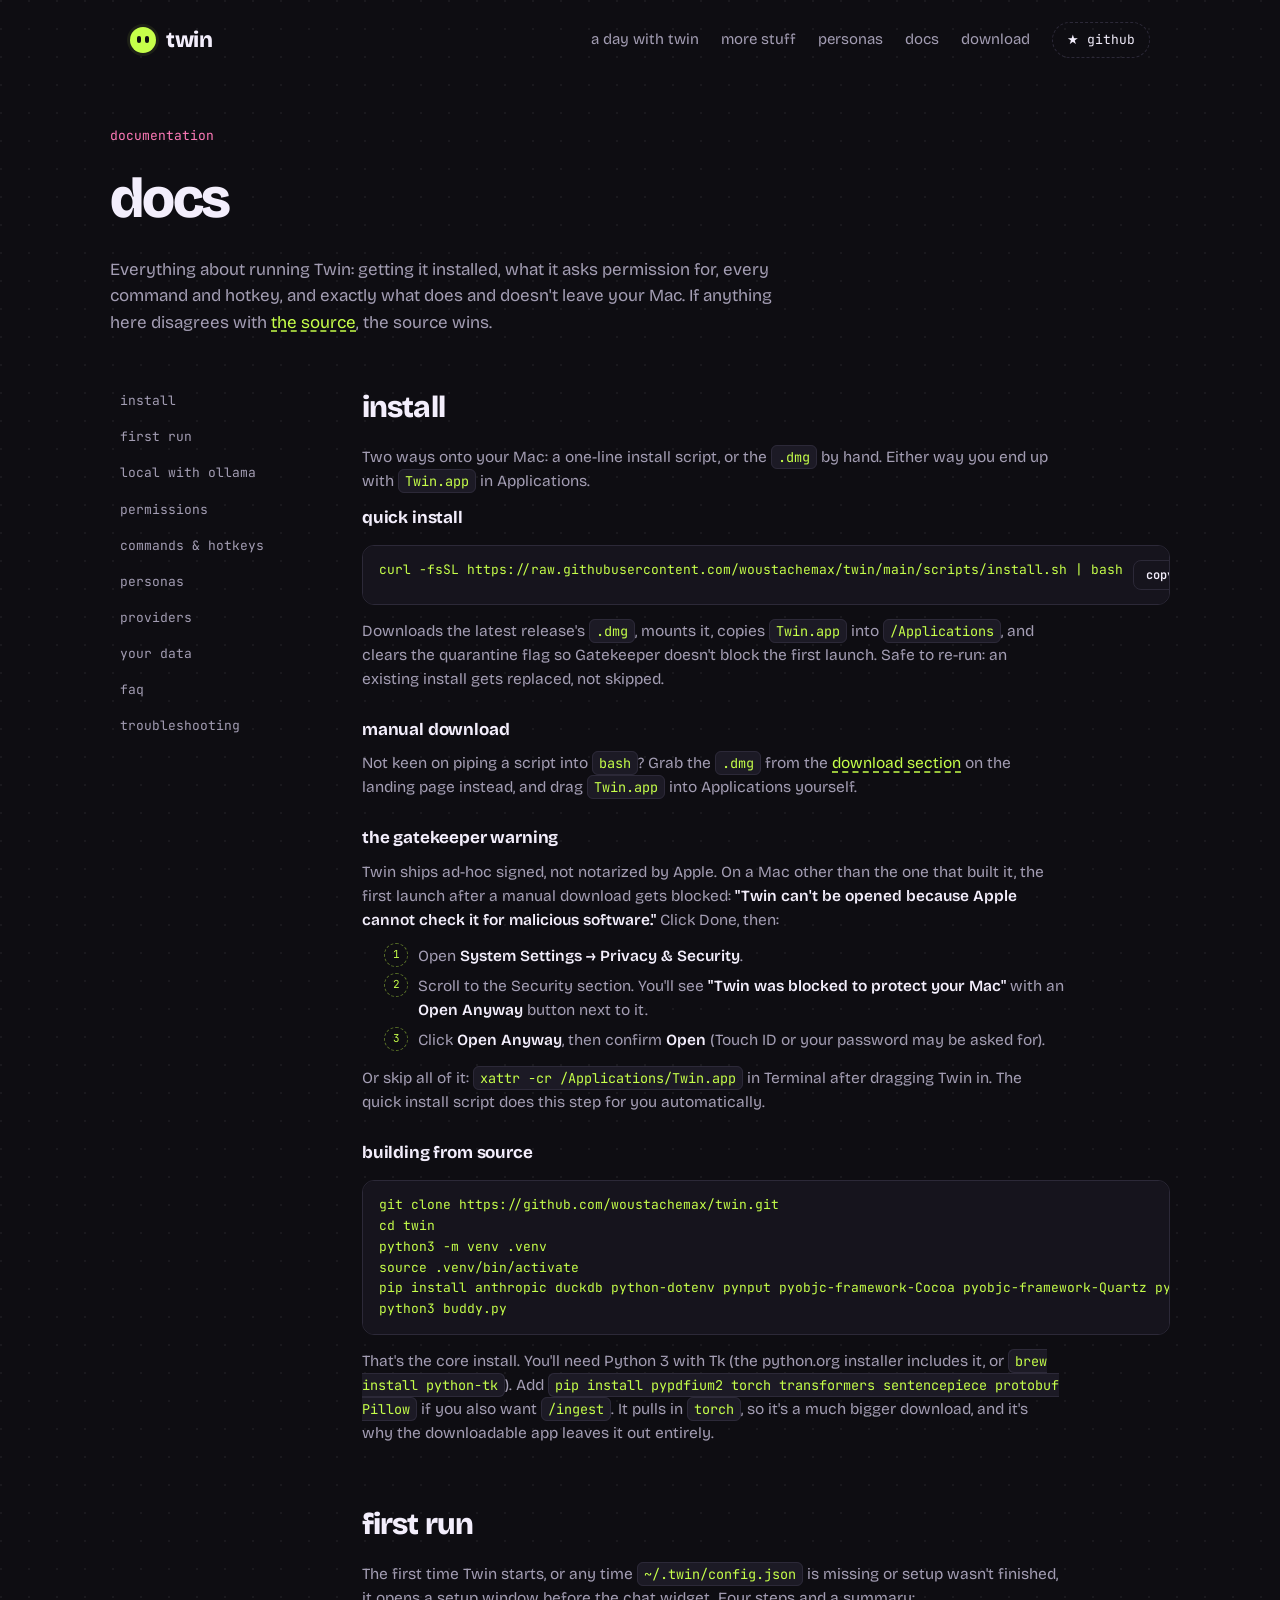
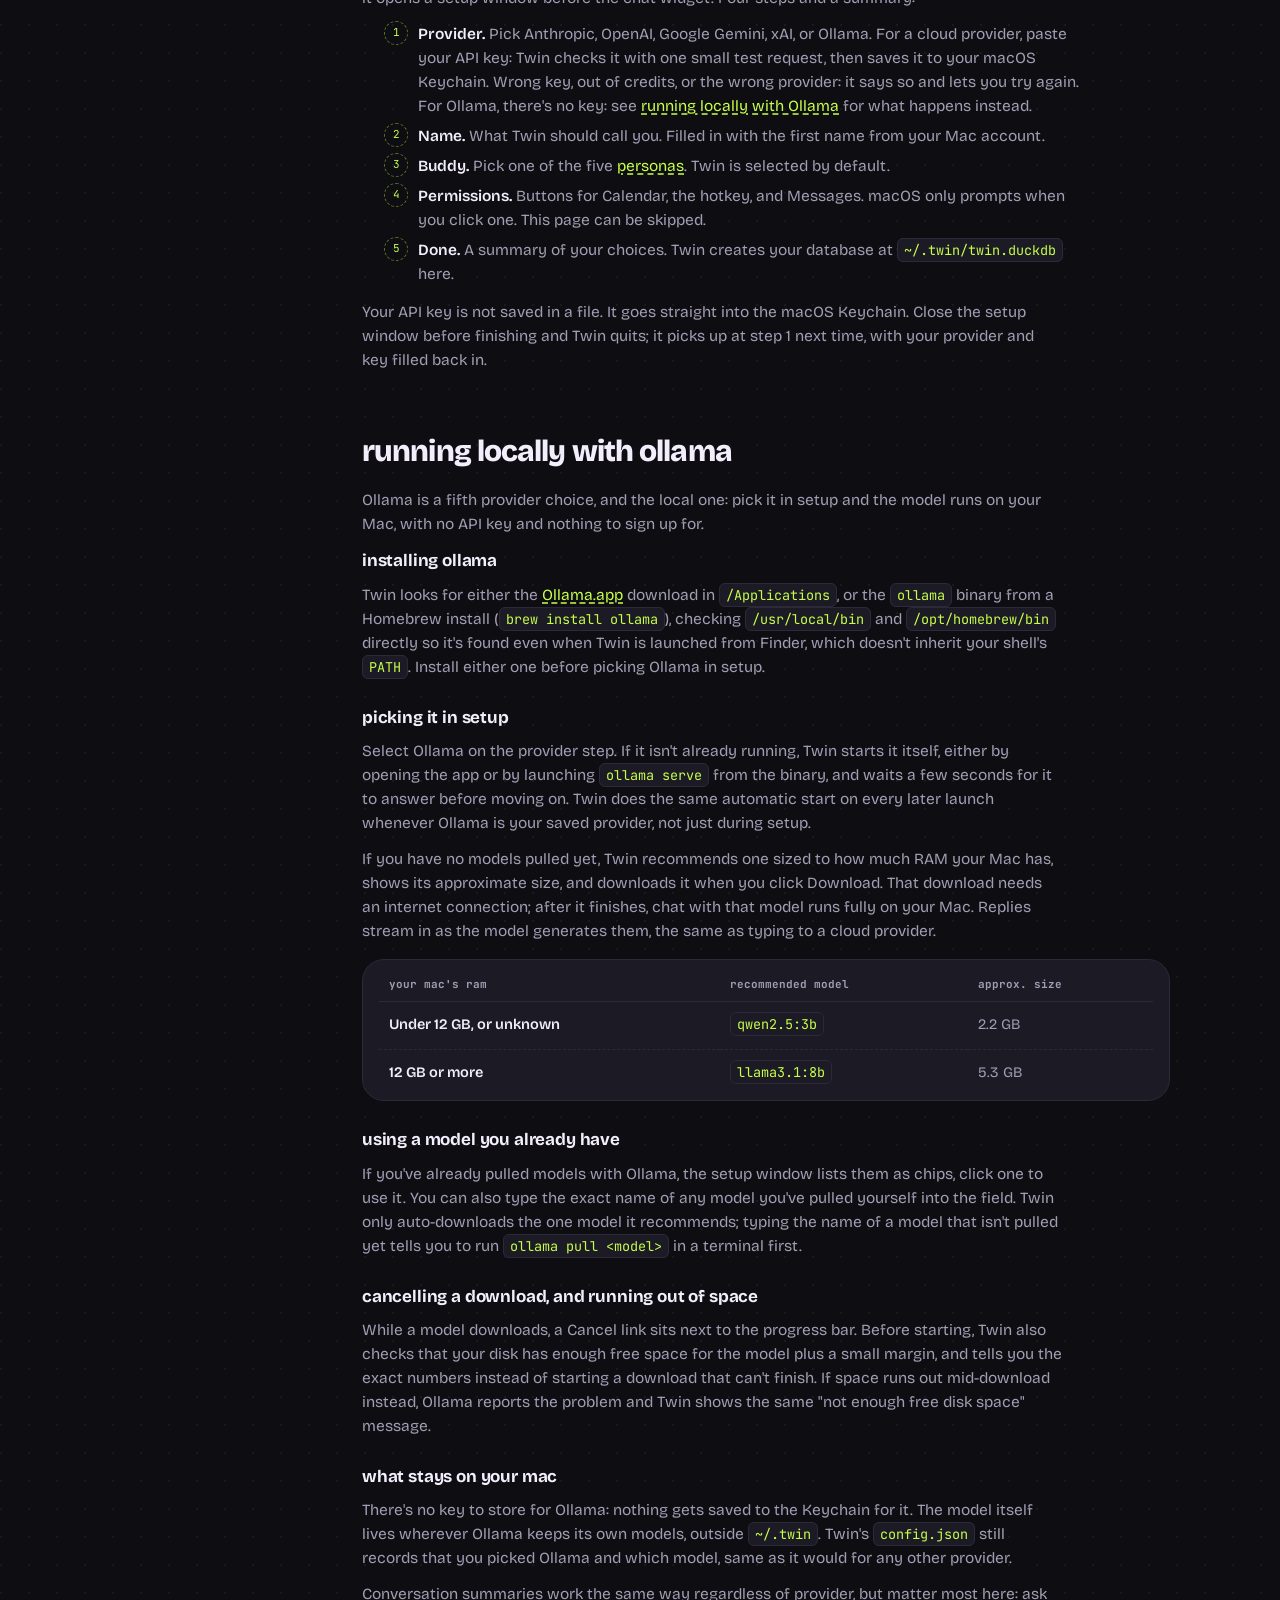
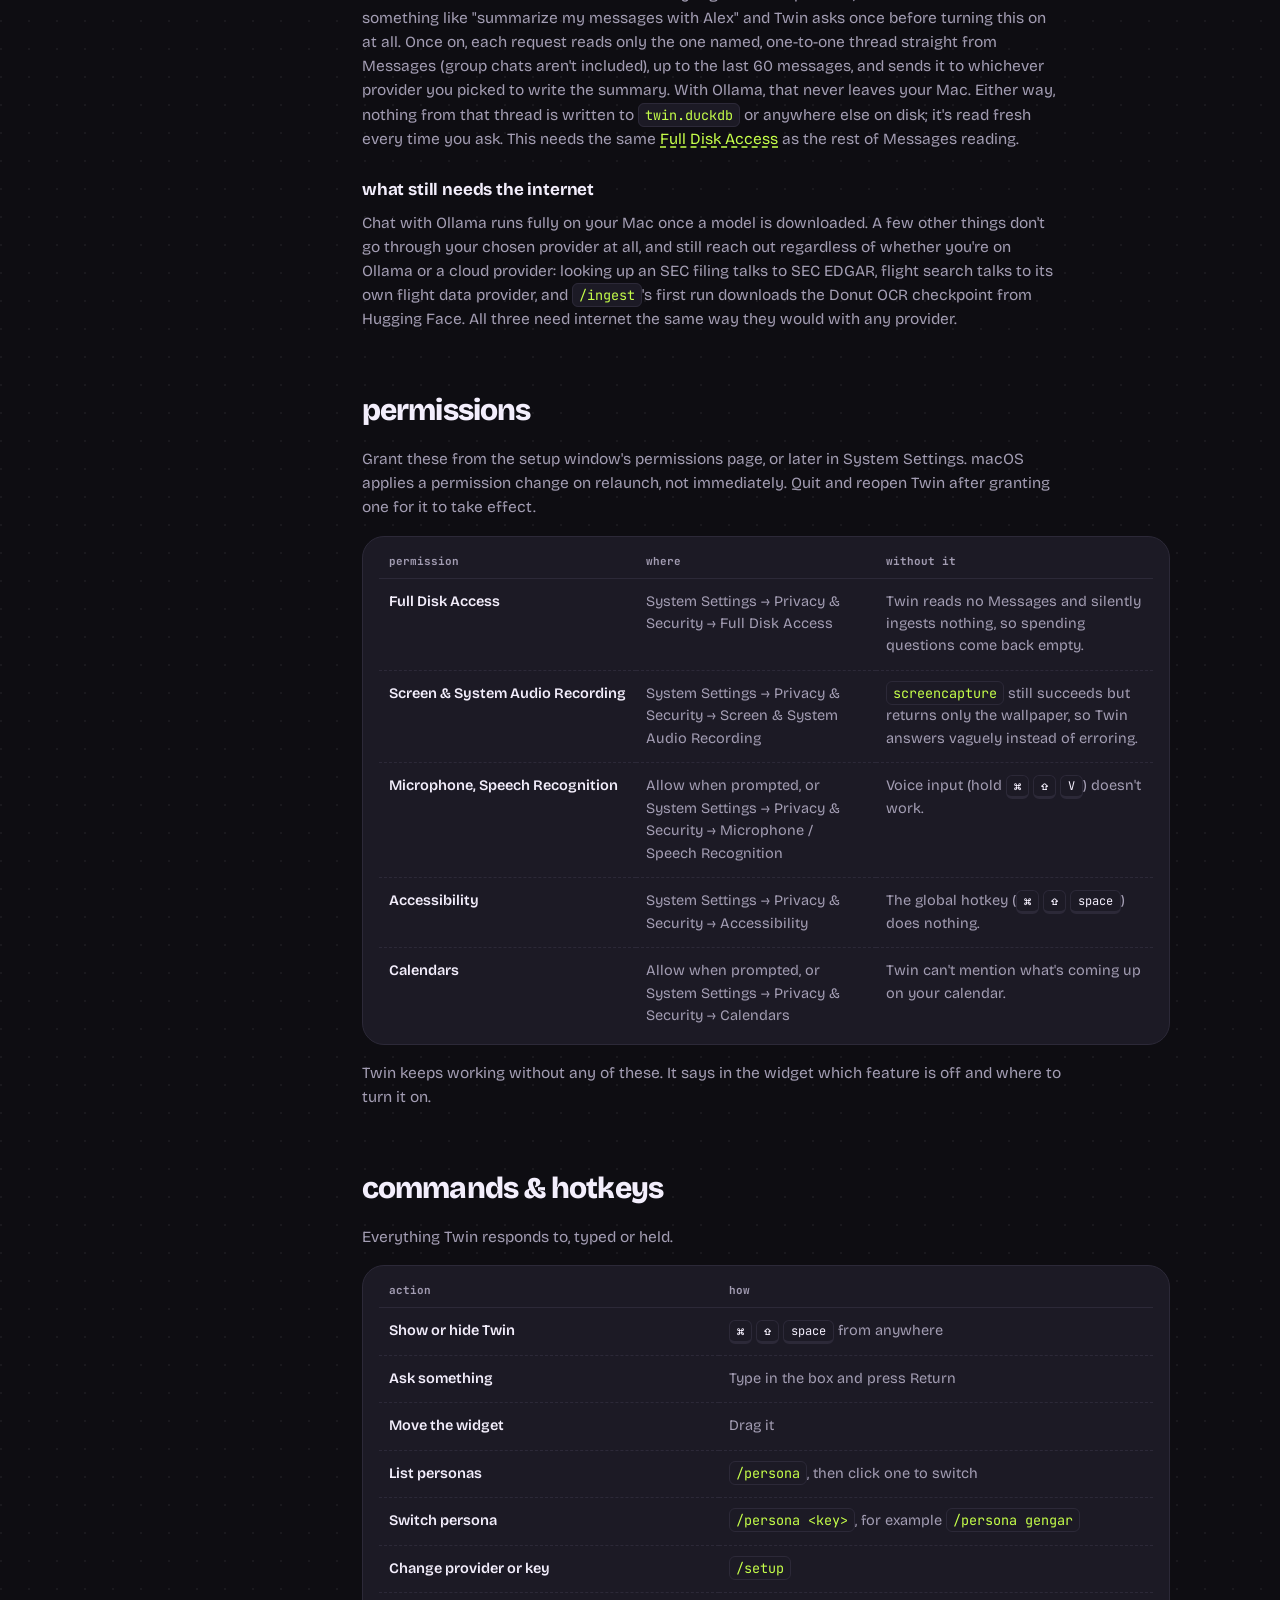
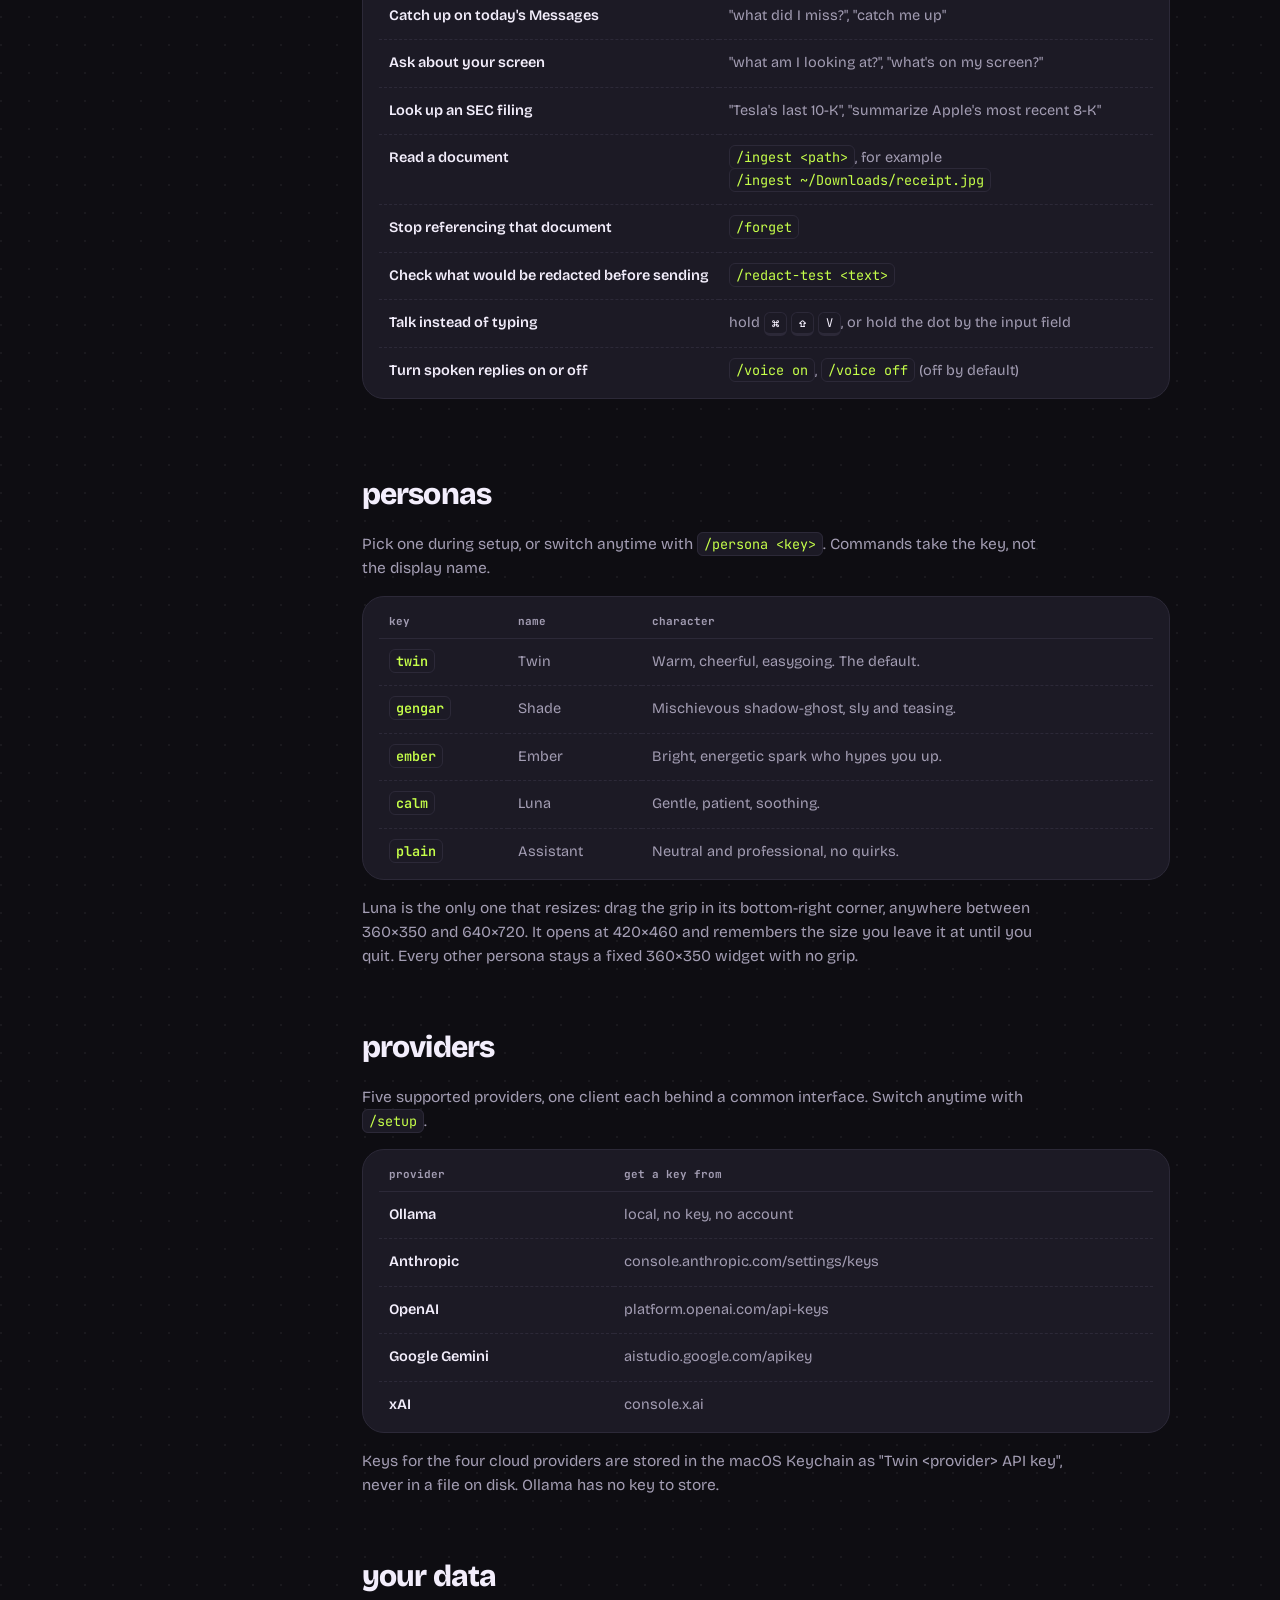
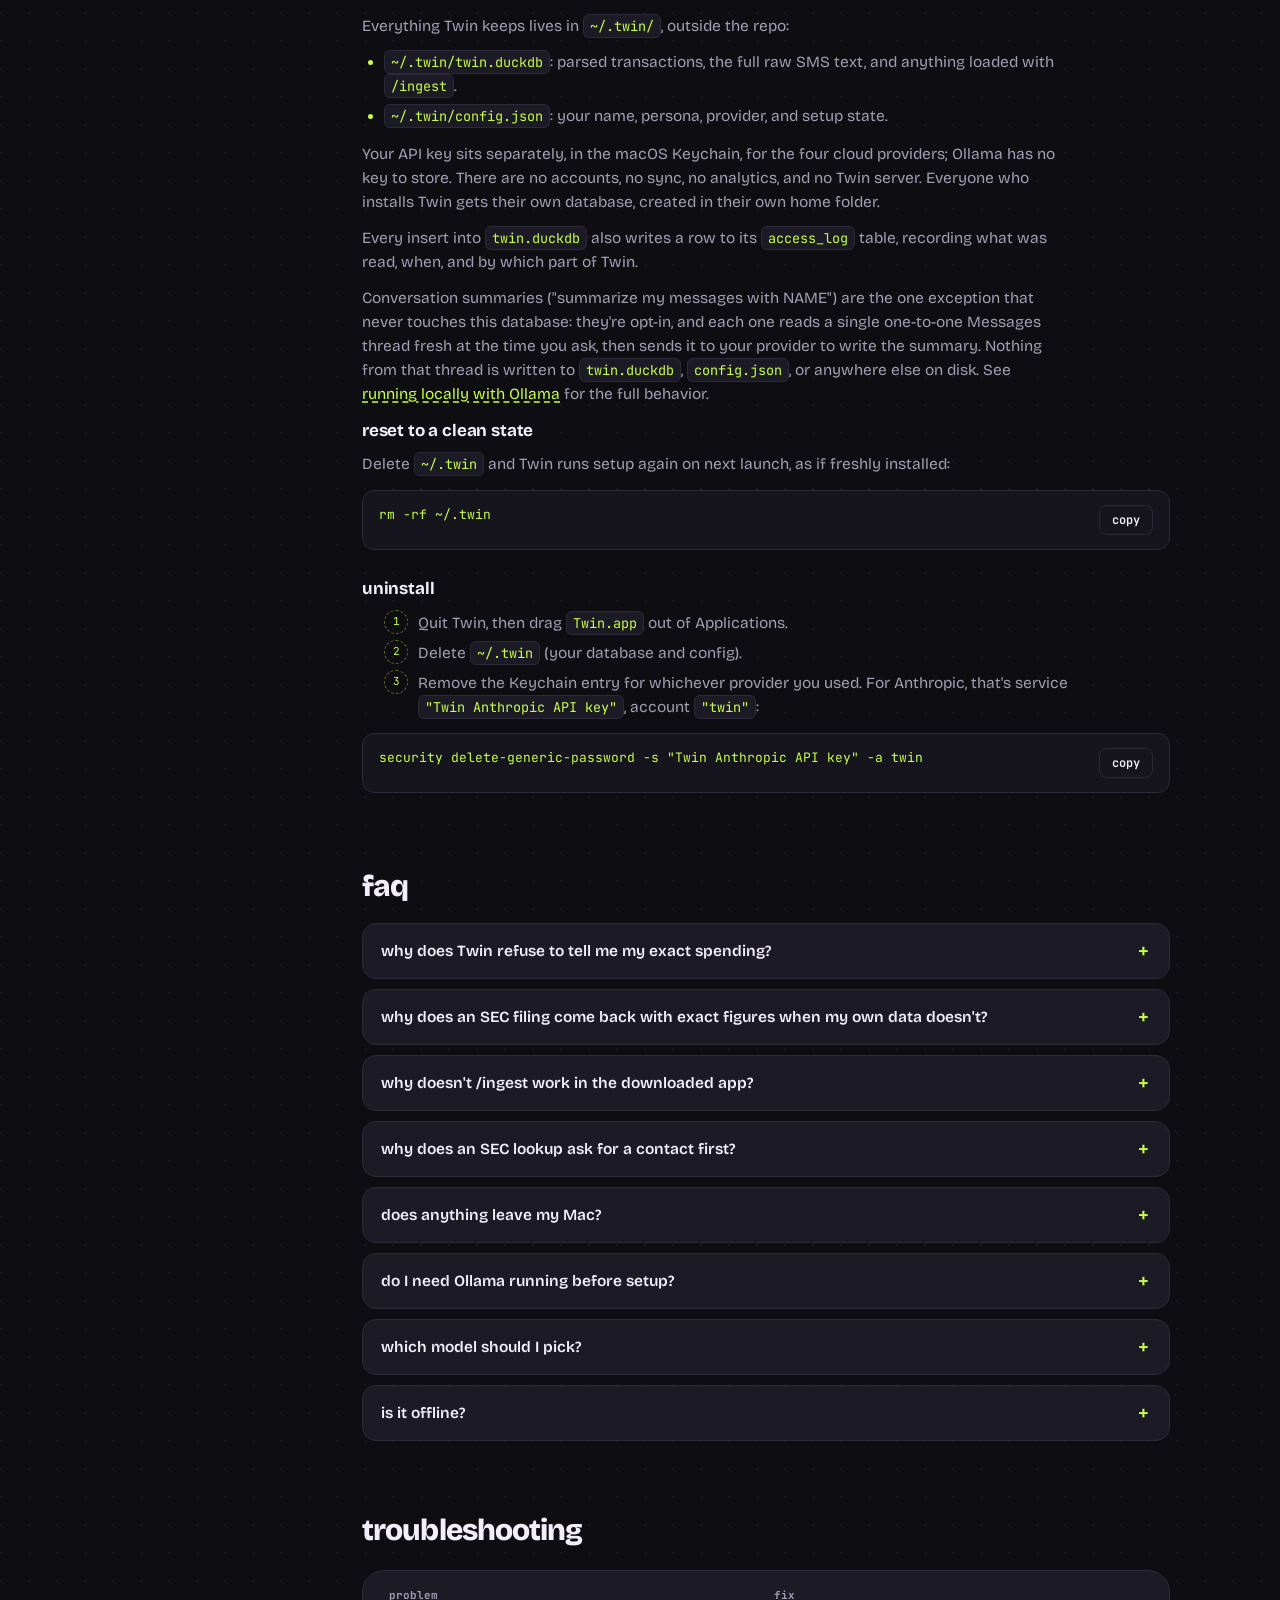
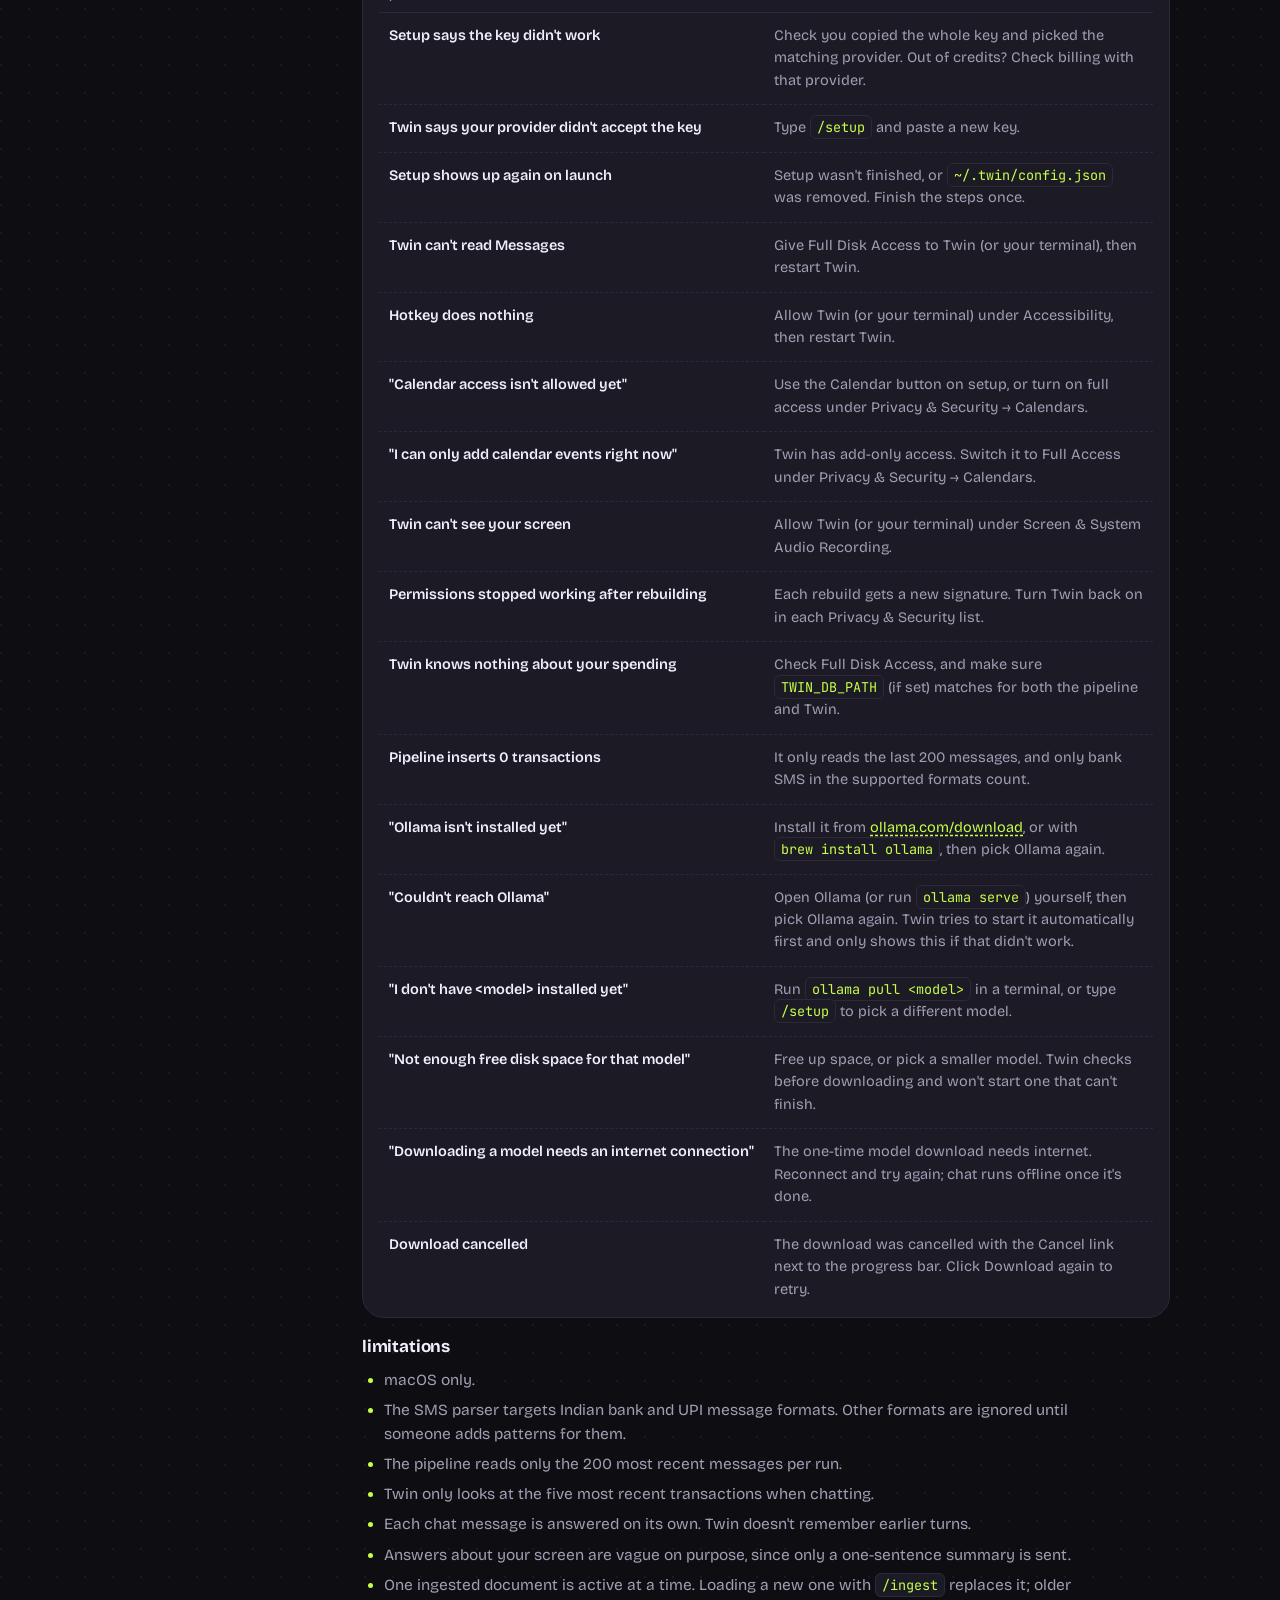
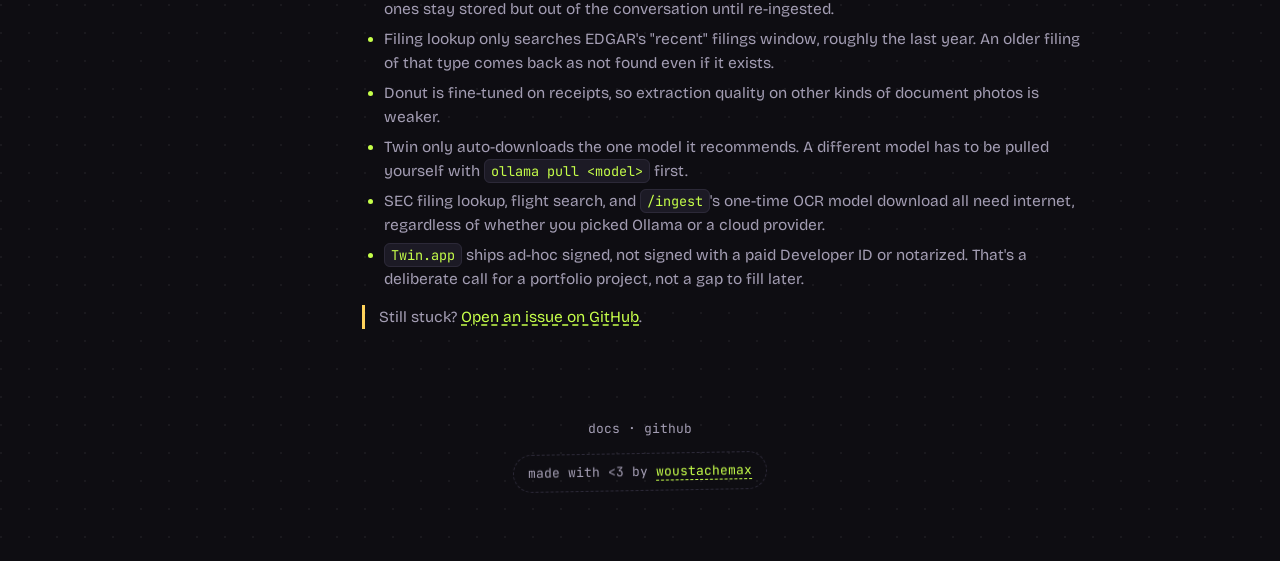
==== commit 3be6fe77: "Fix styling inconsistencies from Ollama changes" ====
--- a/landing/docs/index.html
+++ b/landing/docs/index.html
@@ -375,7 +375,7 @@
     <div class="toc" id="toc-nav" role="navigation" aria-label="table of contents">
       <a href="#install">install</a>
       <a href="#first-run">first run</a>
-      <a href="#ollama">running locally with ollama</a>
+      <a href="#ollama">local with ollama</a>
       <a href="#permissions">permissions</a>
       <a href="#commands">commands &amp; hotkeys</a>
       <a href="#personas">personas</a>
@@ -562,7 +562,7 @@
         <table>
           <thead><tr><th>provider</th><th>get a key from</th></tr></thead>
           <tbody>
-            <tr><td>Ollama</td><td>local, no key, no account, see <a href="#ollama">running locally with Ollama</a></td></tr>
+            <tr><td>Ollama</td><td>local, no key, no account</td></tr>
             <tr><td>Anthropic</td><td>console.anthropic.com/settings/keys</td></tr>
             <tr><td>OpenAI</td><td>platform.openai.com/api-keys</td></tr>
             <tr><td>Google Gemini</td><td>aistudio.google.com/apikey</td></tr>
